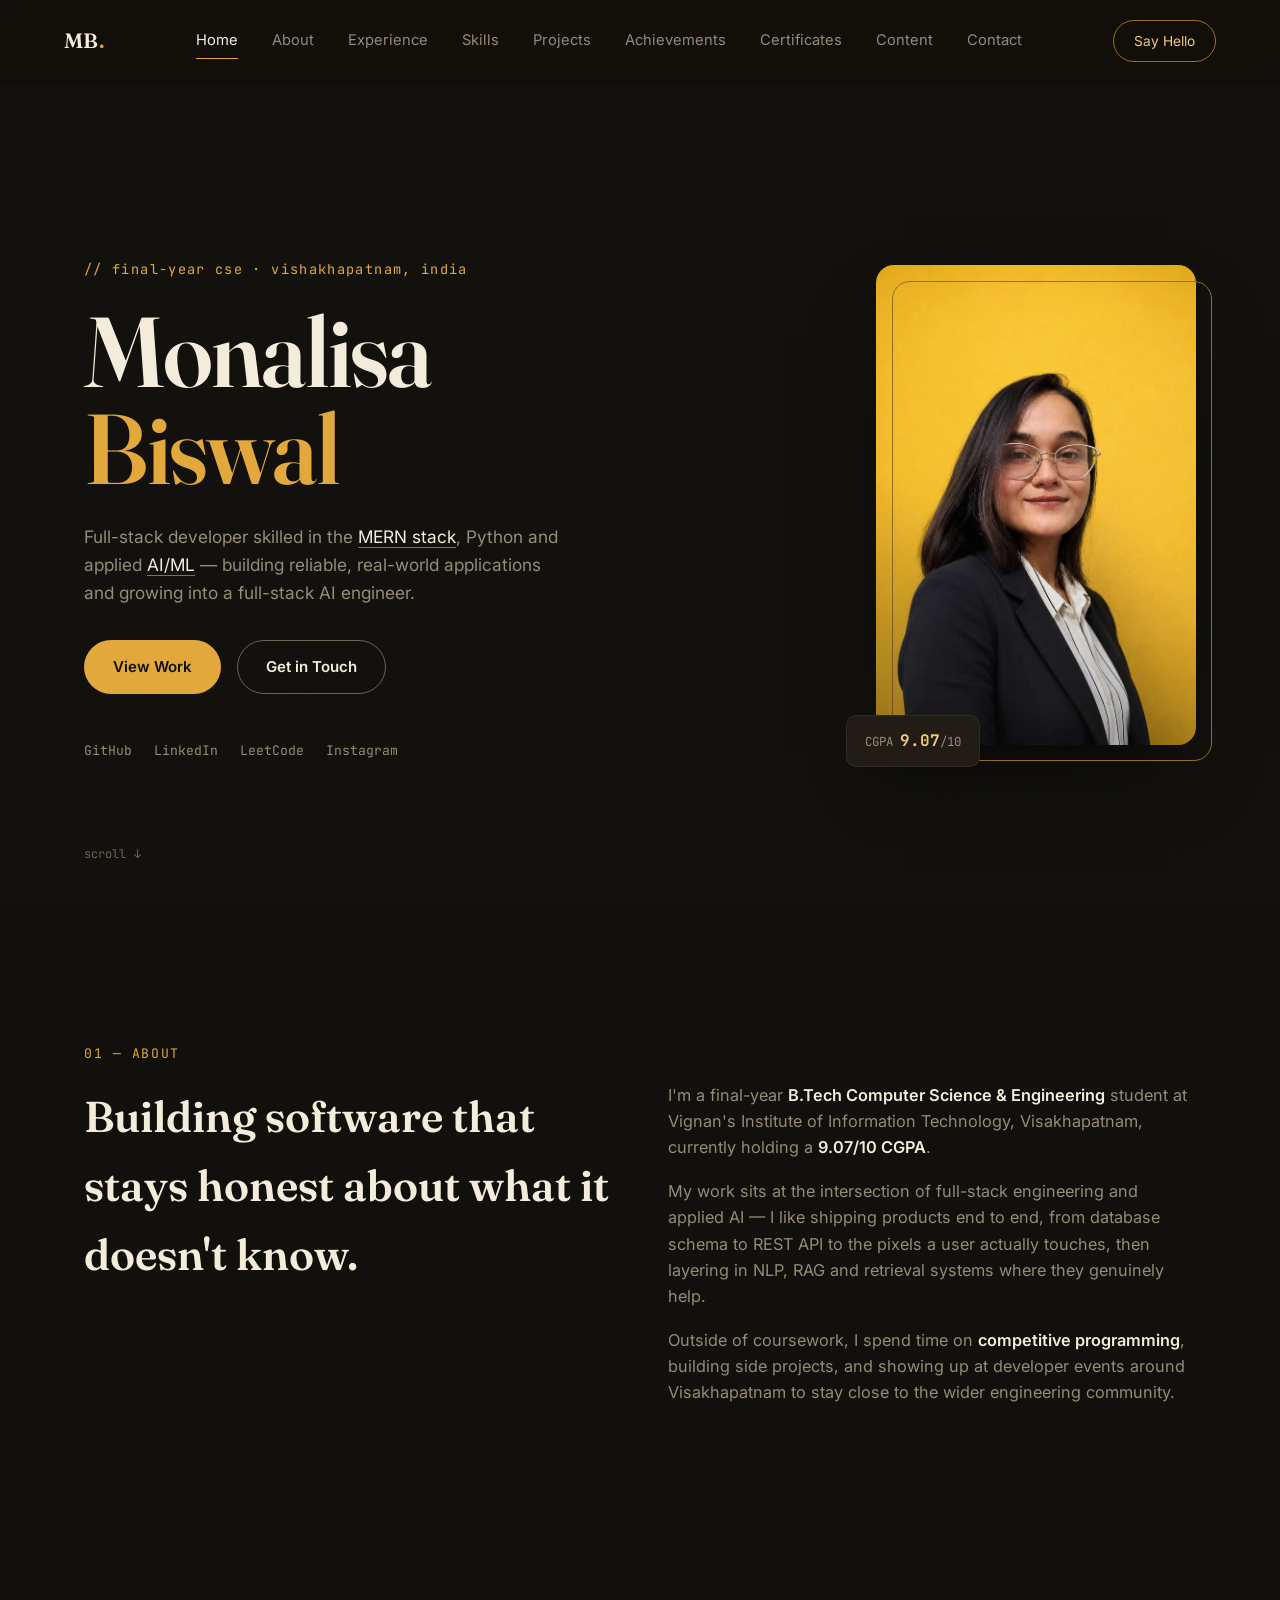
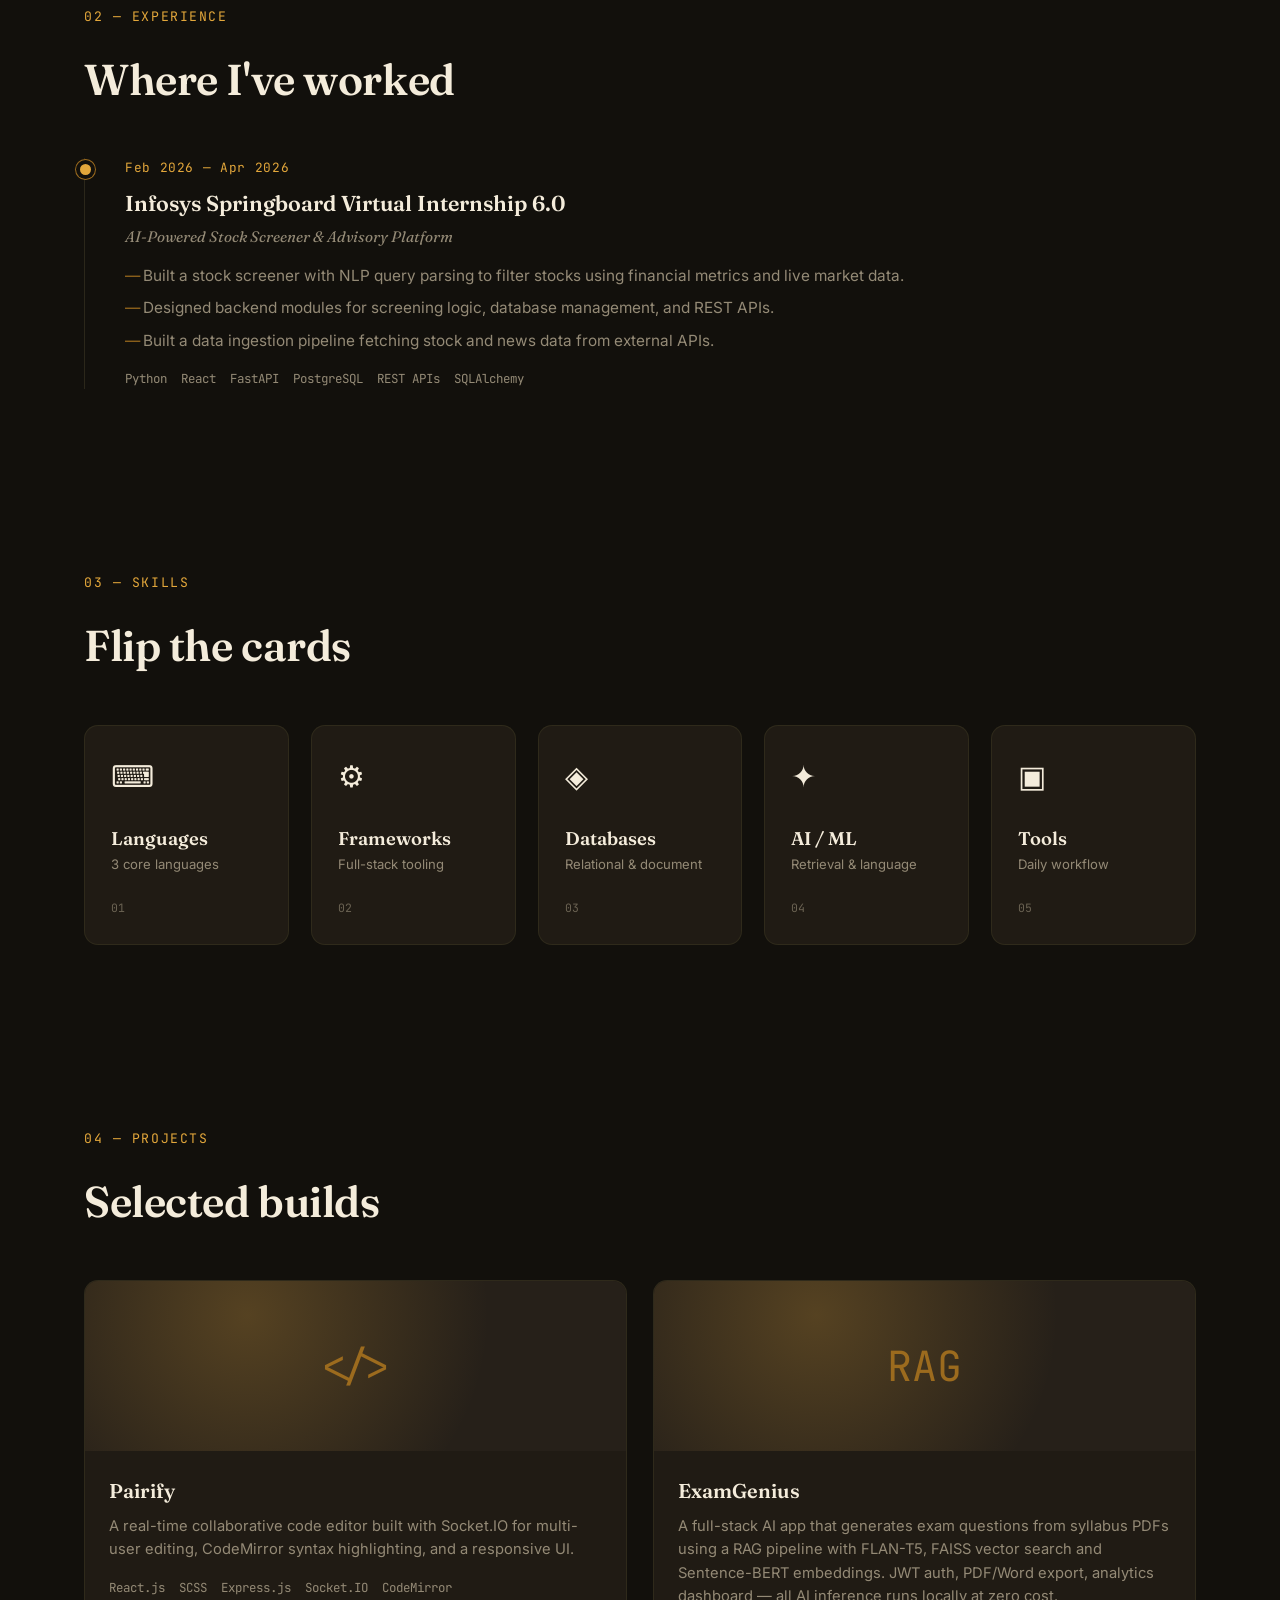
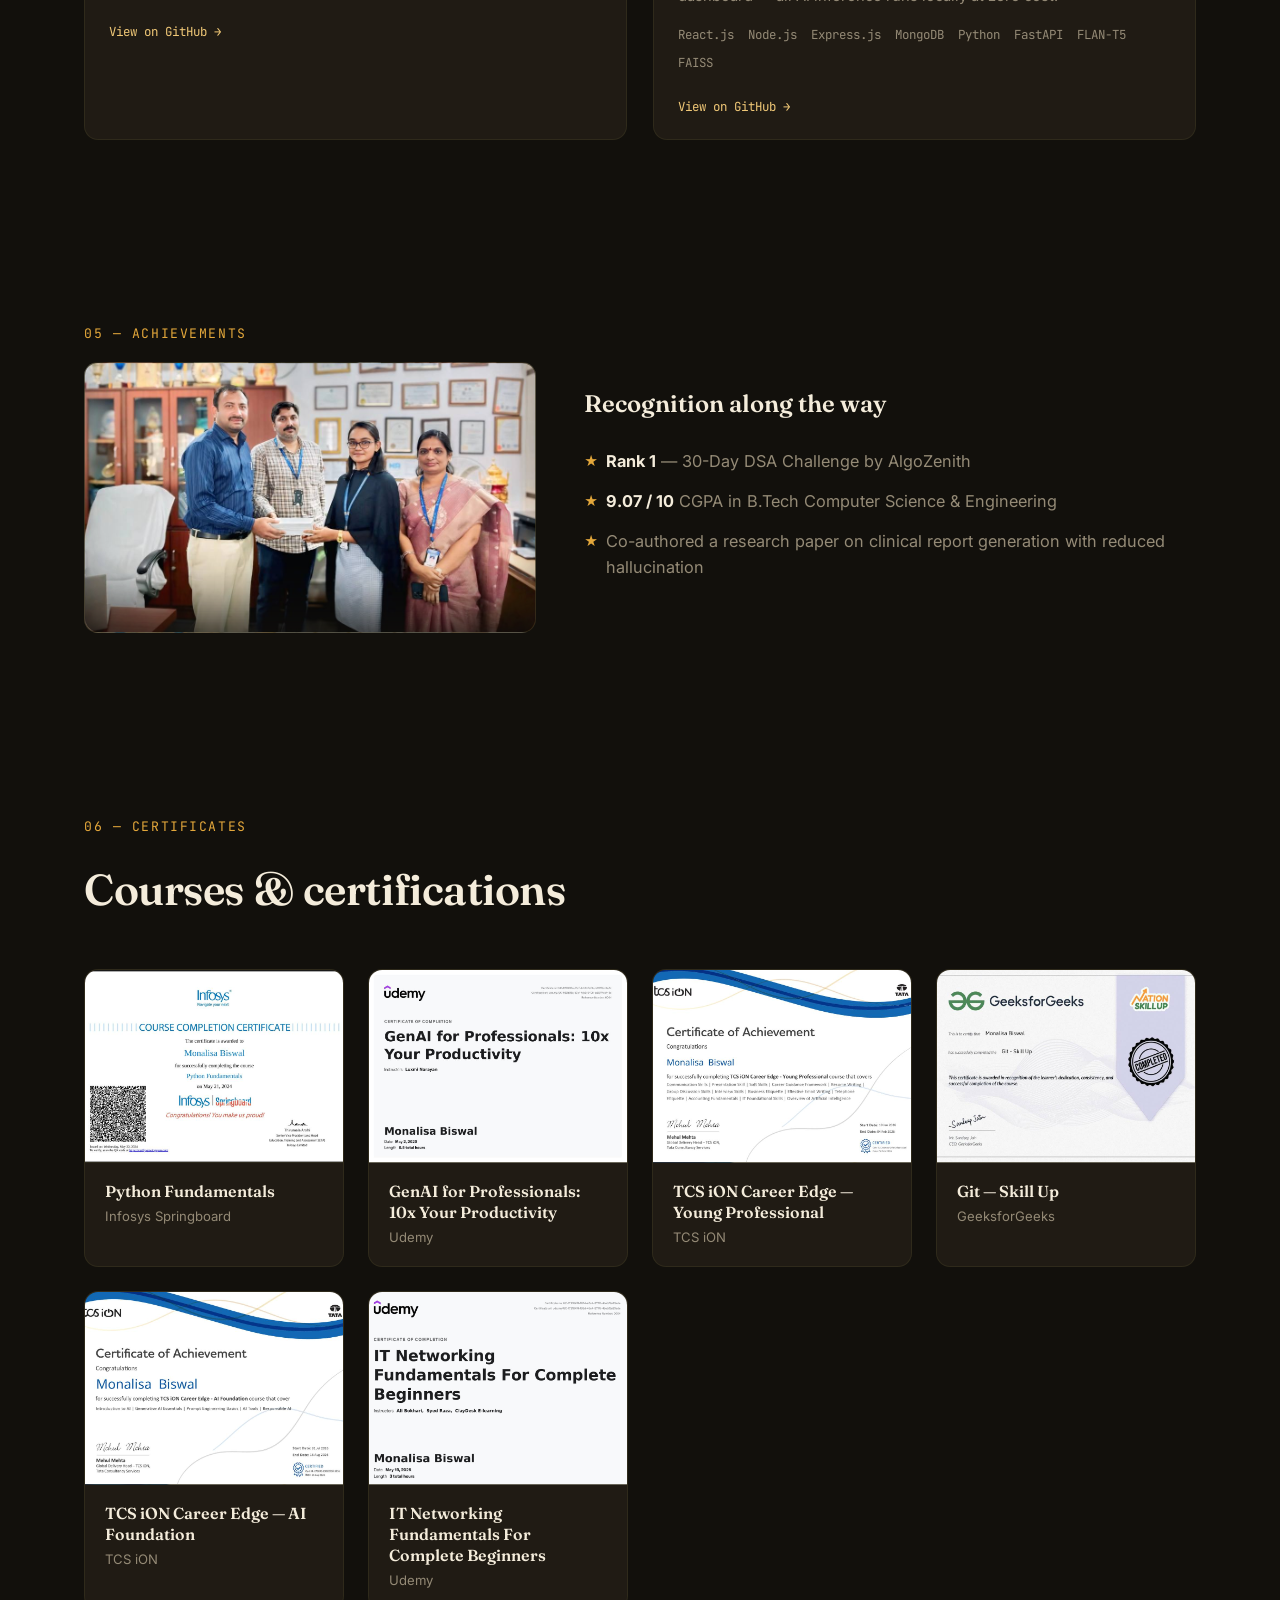
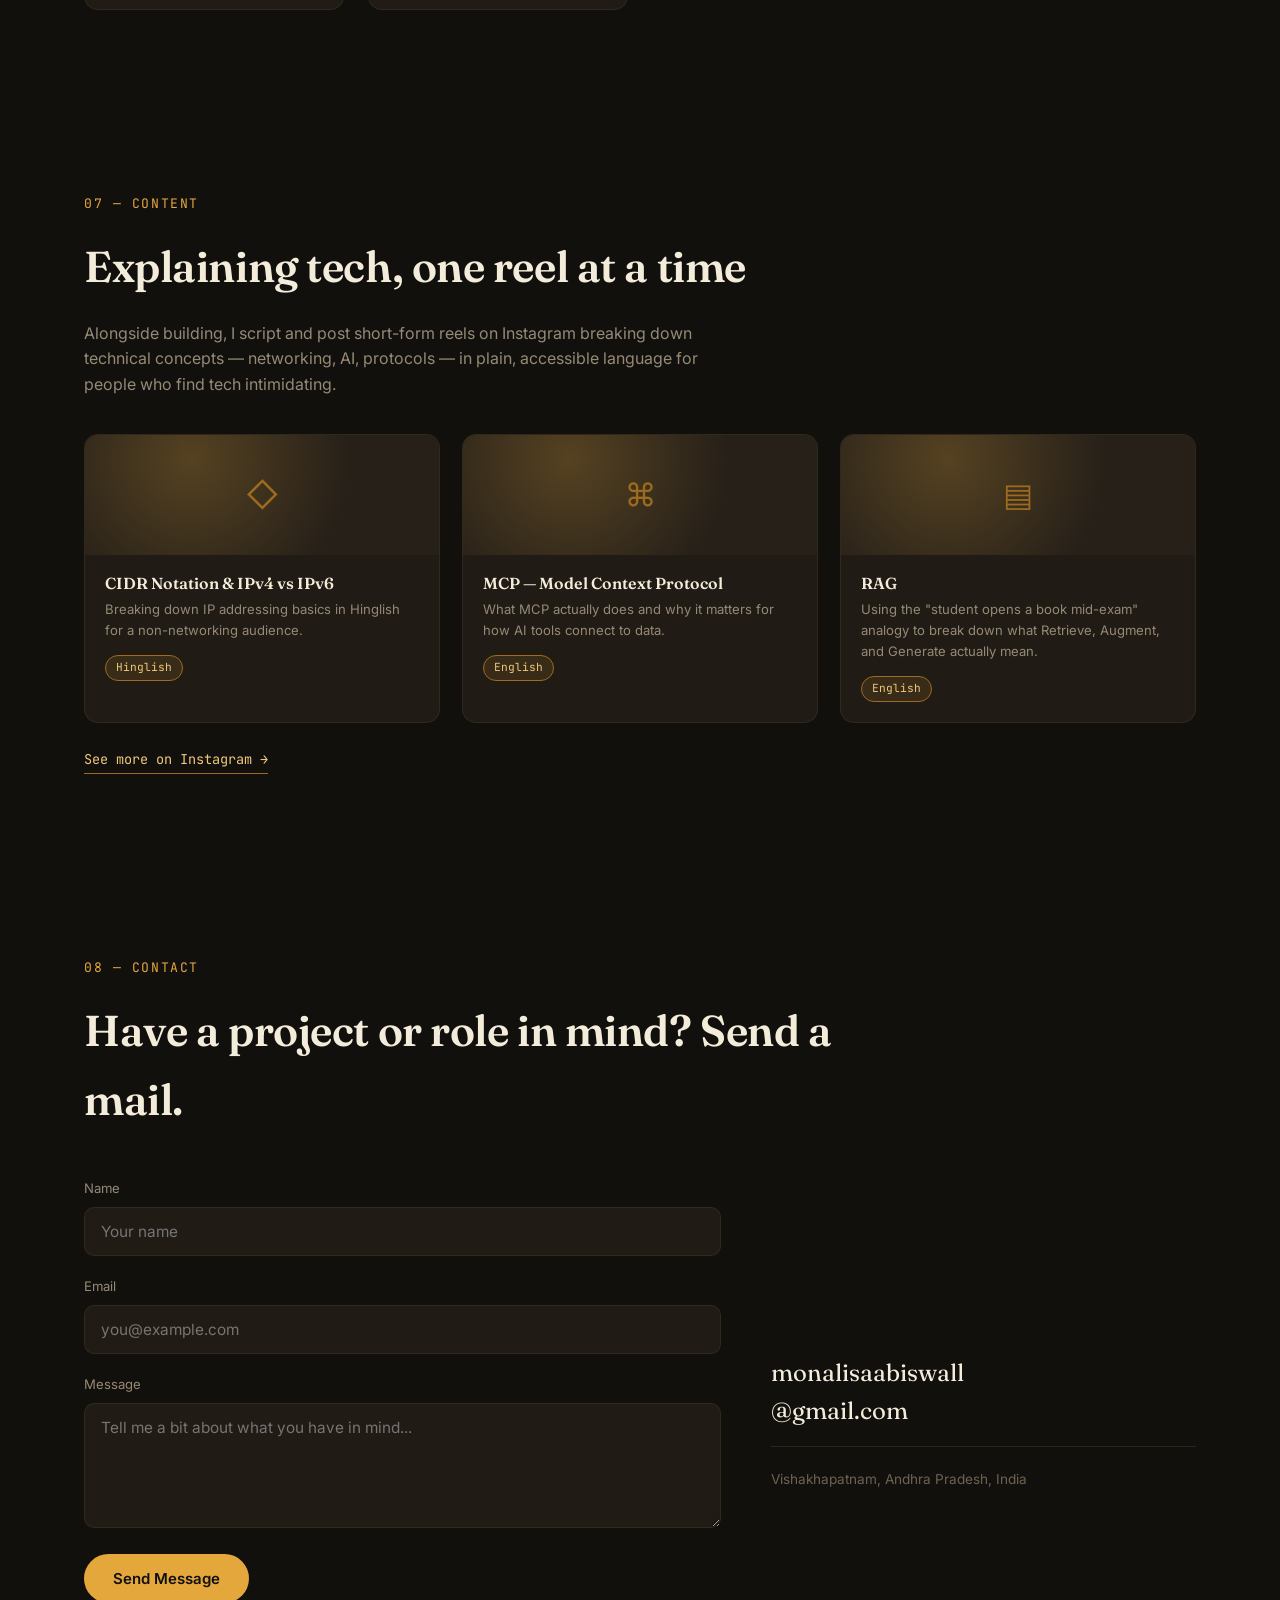
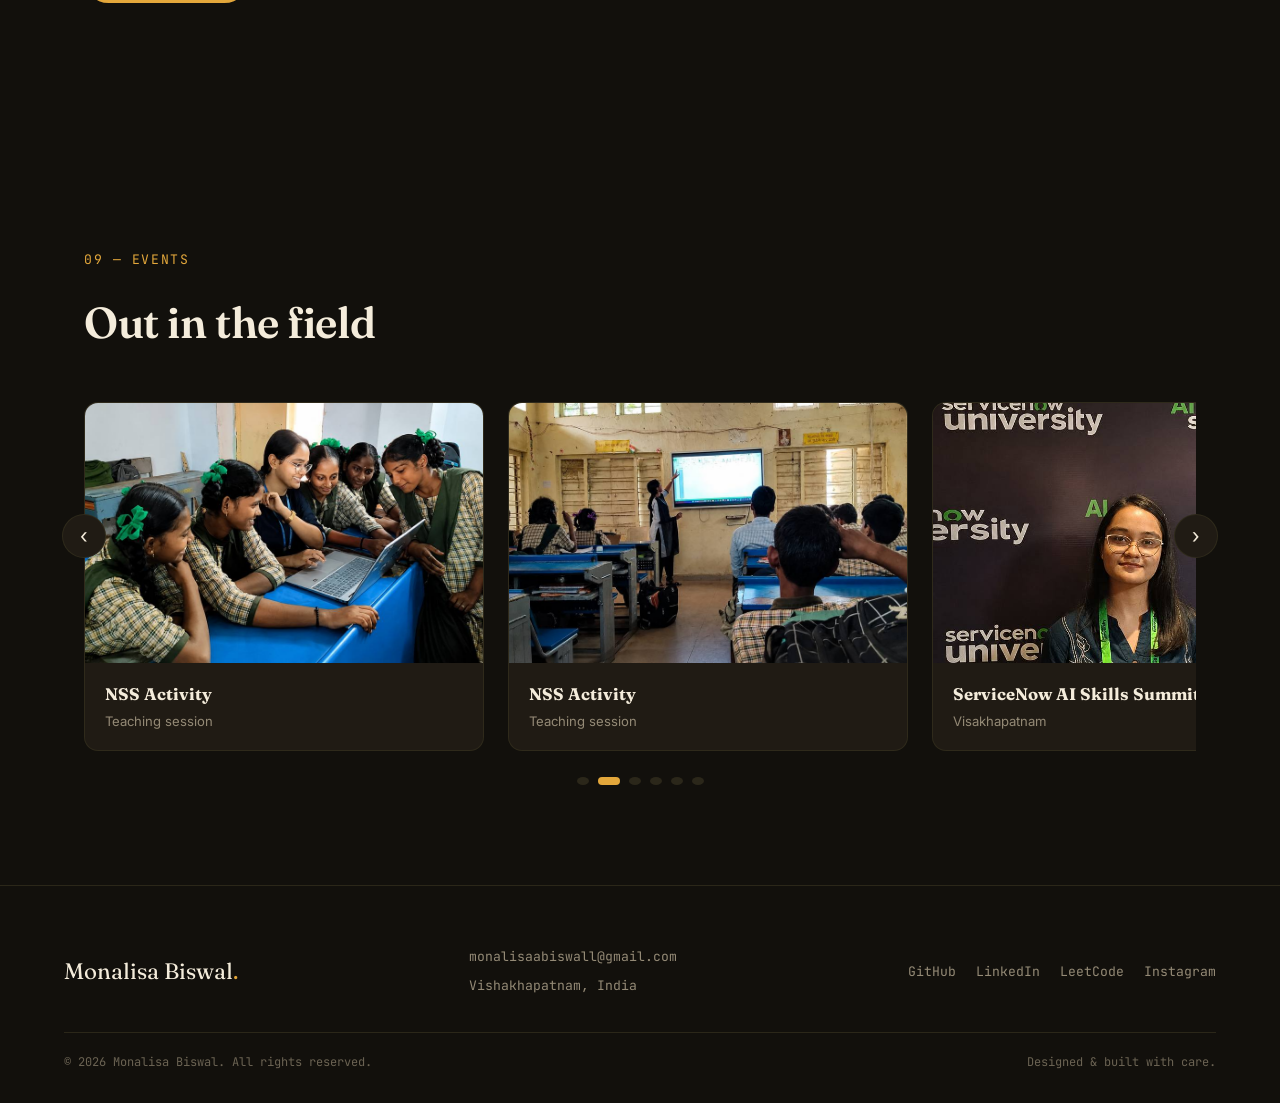
==== index.html @ 2659396b "portfolio ready" ====
<!DOCTYPE html>
<html lang="en">

<head>
  <meta charset="UTF-8">
  <meta name="viewport" content="width=device-width, initial-scale=1.0">
  <title>Monalisa Biswal — Full-Stack &amp; AI Engineer</title>
  <meta name="description"
    content="Portfolio of Monalisa Biswal, final-year Computer Engineering student and full-stack developer working across the MERN stack, Python and applied AI.">

  <!-- Favicon — inline "M" monogram, matches the site's mustard/ink theme -->
  <link rel="icon" type="image/svg+xml"
    href="data:image/svg+xml,%3Csvg xmlns='http://www.w3.org/2000/svg' viewBox='0 0 64 64'%3E%3Crect width='64' height='64' rx='16' fill='%2312100c'/%3E%3Crect x='2' y='2' width='60' height='60' rx='14' fill='none' stroke='%239c6b1e' stroke-width='1.5'/%3E%3Ctext x='32' y='44' font-family='Georgia, Cambria, serif' font-size='30' font-weight='700' fill='%23e3a73b' text-anchor='middle'%3EM%3C/text%3E%3C/svg%3E">

  <!-- Open Graph / social share card -->
  <meta property="og:type" content="website">
  <meta property="og:title" content="Monalisa Biswal — Full-Stack & AI Engineer">
  <meta property="og:description"
    content="Final-year Computer Engineering student and full-stack developer working across the MERN stack, Python and applied AI/ML.">
  <meta property="og:image" content="og-image.png">
  <meta property="og:image:width" content="1200">
  <meta property="og:image:height" content="630">

  <!-- Twitter Card -->
  <meta name="twitter:card" content="summary_large_image">
  <meta name="twitter:title" content="Monalisa Biswal — Full-Stack & AI Engineer">
  <meta name="twitter:description"
    content="Final-year Computer Engineering student and full-stack developer working across the MERN stack, Python and applied AI/ML.">
  <meta name="twitter:image" content="og-image.png">

  <link rel="preconnect" href="https://fonts.googleapis.com">
  <link rel="preconnect" href="https://fonts.gstatic.com" crossorigin>
  <link
    href="https://fonts.googleapis.com/css2?family=Fraunces:ital,opsz,wght@0,9..144,400;0,9..144,500;0,9..144,600;0,9..144,700;1,9..144,500&family=Inter:wght@400;500;600;700&family=JetBrains+Mono:wght@400;500&display=swap"
    rel="stylesheet">
  <link rel="stylesheet" href="style.css">
</head>

<body>

  <div class="noise"></div>
  <div class="progress-bar" id="progressBar"></div>

  <header class="site-nav" id="siteNav">
    <a class="logo" href="#hero">MB<span>.</span></a>
    <nav class="nav-links" id="navLinks">
      <a href="#hero" data-nav>Home</a>
      <a href="#about" data-nav>About</a>
      <a href="#experience" data-nav>Experience</a>
      <a href="#skills" data-nav>Skills</a>
      <a href="#projects" data-nav>Projects</a>
      <a href="#achievements" data-nav>Achievements</a>
      <a href="#certificates" data-nav>Certificates</a>
      <a href="#content" data-nav>Content</a>
      <a href="#contact" data-nav>Contact</a>
    </nav>
    <a class="nav-cta" href="#contact">Say Hello</a>
    <button class="nav-toggle" id="navToggle" aria-label="Toggle menu"><span></span><span></span><span></span></button>
  </header>

  <main>

    <!-- HERO -->
    <section id="hero" class="hero">
      <div class="hero-inner">
        <p class="eyebrow mono">// final-year cse · vishakhapatnam, india</p>
        <h1 class="hero-title">
          <span class="line">Monalisa</span>
          <span class="line accent">Biswal</span>
        </h1>
        <p class="hero-sub">Full-stack developer skilled in the <span class="accent-text">MERN stack</span>, Python and
          applied <span class="accent-text">AI/ML</span> — building reliable, real-world applications and growing into a
          full-stack AI engineer.</p>
        <div class="hero-actions">
          <a href="#projects" class="btn btn-primary">View Work</a>
          <a href="#contact" class="btn btn-ghost">Get in Touch</a>
        </div>
        <div class="hero-links mono">
          <a href="https://github.com/lisabiswal" target="_blank" rel="noopener">GitHub</a>
          <a href="https://www.linkedin.com/in/monalisa-biswall/" target="_blank" rel="noopener">LinkedIn</a>
          <a href="https://leetcode.com/u/lilisas/" target="_blank" rel="noopener">LeetCode</a>
          <a href="https://www.instagram.com/lilisa.is/" target="_blank" rel="noopener">Instagram</a>
        </div>
      </div>
      <div class="hero-portrait">
        <div class="portrait-slab" data-img-bg="hero"></div>
        <div class="cgpa-tag mono">CGPA <strong>9.07</strong>/10</div>
      </div>
      <div class="scroll-cue mono">scroll<span class="arrow">↓</span></div>
    </section>

    <!-- ABOUT -->
    <section id="about" class="about reveal">
      <p class="section-index mono">01 — About</p>
      <div class="about-grid">
        <h2>Building software that stays honest about what it doesn't know.</h2>
        <div class="about-copy">
          <p>I'm a final-year <strong>B.Tech Computer Science &amp; Engineering</strong> student at Vignan's Institute
            of Information Technology, Visakhapatnam, currently holding a <strong>9.07/10 CGPA</strong>.</p>
          <p>My work sits at the intersection of full-stack engineering and applied AI — I like shipping products end to
            end, from database schema to REST API to the pixels a user actually touches, then layering in NLP, RAG and
            retrieval systems where they genuinely help.</p>
          <p>Outside of coursework, I spend time on <strong>competitive programming</strong>, building side projects,
            and showing up at developer events around Visakhapatnam to stay close to the wider engineering community.
          </p>
        </div>
      </div>
    </section>

    <!-- EXPERIENCE -->
    <section id="experience" class="experience reveal">
      <p class="section-index mono">02 — Experience</p>
      <h2>Where I've worked</h2>
      <div class="timeline">
        <article class="timeline-item">
          <div class="timeline-date mono">Feb 2026 — Apr 2026</div>
          <div class="timeline-body">
            <h3>Infosys Springboard Virtual Internship 6.0</h3>
            <p class="role">AI-Powered Stock Screener &amp; Advisory Platform</p>
            <ul>
              <li>Built a stock screener with NLP query parsing to filter stocks using financial metrics and live market
                data.</li>
              <li>Designed backend modules for screening logic, database management, and REST APIs.</li>
              <li>Built a data ingestion pipeline fetching stock and news data from external APIs.</li>
            </ul>
            <div class="tag-row">
              <span>Python</span><span>React</span><span>FastAPI</span><span>PostgreSQL</span><span>REST
                APIs</span><span>SQLAlchemy</span></div>
          </div>
        </article>
      </div>
    </section>

    <!-- SKILLS -->
    <section id="skills" class="skills reveal">
      <p class="section-index mono">03 — Skills</p>
      <h2>Flip the cards</h2>
      <div class="card-grid" id="skillCards">

        <div class="flip-card" tabindex="0" role="button" aria-label="Languages skill card, flip for details">
          <div class="flip-card-inner">
            <div class="flip-front">
              <span class="card-icon">⌨</span>
              <div>
                <h3>Languages</h3>
                <p>3 core languages</p>
              </div>
              <span class="card-index mono">01</span>
            </div>
            <div class="flip-back">
              <h4>Languages</h4>
              <div class="chip-list">
                <span class="chip">Python</span><span class="chip">C++</span><span class="chip">JavaScript</span>
              </div>
            </div>
          </div>
        </div>

        <div class="flip-card" tabindex="0" role="button" aria-label="Frameworks skill card, flip for details">
          <div class="flip-card-inner">
            <div class="flip-front">
              <span class="card-icon">⚙</span>
              <div>
                <h3>Frameworks</h3>
                <p>Full-stack tooling</p>
              </div>
              <span class="card-index mono">02</span>
            </div>
            <div class="flip-back">
              <h4>Frameworks</h4>
              <div class="chip-list">
                <span class="chip">React.js</span><span class="chip">Express.js</span><span
                  class="chip">Node.js</span><span class="chip">FastAPI</span><span class="chip">REST API</span>
              </div>
            </div>
          </div>
        </div>

        <div class="flip-card" tabindex="0" role="button" aria-label="Databases skill card, flip for details">
          <div class="flip-card-inner">
            <div class="flip-front">
              <span class="card-icon">◈</span>
              <div>
                <h3>Databases</h3>
                <p>Relational &amp; document</p>
              </div>
              <span class="card-index mono">03</span>
            </div>
            <div class="flip-back">
              <h4>Databases</h4>
              <div class="chip-list">
                <span class="chip">MongoDB</span><span class="chip">MySQL</span>
              </div>
            </div>
          </div>
        </div>

        <div class="flip-card" tabindex="0" role="button"
          aria-label="AI and Machine Learning skill card, flip for details">
          <div class="flip-card-inner">
            <div class="flip-front">
              <span class="card-icon">✦</span>
              <div>
                <h3>AI / ML</h3>
                <p>Retrieval &amp; language</p>
              </div>
              <span class="card-index mono">04</span>
            </div>
            <div class="flip-back">
              <h4>AI / ML</h4>
              <div class="chip-list">
                <span class="chip">NLP</span><span class="chip">RAG</span><span class="chip">FAISS</span>
              </div>
            </div>
          </div>
        </div>

        <div class="flip-card" tabindex="0" role="button" aria-label="Tools skill card, flip for details">
          <div class="flip-card-inner">
            <div class="flip-front">
              <span class="card-icon">▣</span>
              <div>
                <h3>Tools</h3>
                <p>Daily workflow</p>
              </div>
              <span class="card-index mono">05</span>
            </div>
            <div class="flip-back">
              <h4>Tools</h4>
              <div class="chip-list">
                <span class="chip">Git</span><span class="chip">GitHub</span><span class="chip">Vercel</span><span
                  class="chip">Socket.IO</span><span class="chip">JWT</span><span class="chip">Postman</span>
              </div>
            </div>
          </div>
        </div>

      </div>
    </section>

    <!-- PROJECTS -->
    <section id="projects" class="projects reveal">
      <p class="section-index mono">04 — Projects</p>
      <h2>Selected builds</h2>
      <div class="project-grid">

        <a class="project-card" href="https://github.com/lisabiswal" target="_blank" rel="noopener">
          <div class="project-media"><span class="project-glyph">&lt;/&gt;</span></div>
          <div class="project-body">
            <h3>Pairify</h3>
            <p>A real-time collaborative code editor built with Socket.IO for multi-user editing, CodeMirror syntax
              highlighting, and a responsive UI.</p>
            <div class="tag-row">
              <span>React.js</span><span>SCSS</span><span>Express.js</span><span>Socket.IO</span><span>CodeMirror</span>
            </div>
          </div>
          <span class="project-link mono">View on GitHub →</span>
        </a>

        <a class="project-card" href="https://github.com/lisabiswal" target="_blank" rel="noopener">
          <div class="project-media"><span class="project-glyph">RAG</span></div>
          <div class="project-body">
            <h3>ExamGenius</h3>
            <p>A full-stack AI app that generates exam questions from syllabus PDFs using a RAG pipeline with FLAN-T5,
              FAISS vector search and Sentence-BERT embeddings. JWT auth, PDF/Word export, analytics dashboard — all AI
              inference runs locally at zero cost.</p>
            <div class="tag-row">
              <span>React.js</span><span>Node.js</span><span>Express.js</span><span>MongoDB</span><span>Python</span><span>FastAPI</span><span>FLAN-T5</span><span>FAISS</span>
            </div>
          </div>
          <span class="project-link mono">View on GitHub →</span>
        </a>

      </div>
    </section>

    <!-- ACHIEVEMENTS -->
    <section id="achievements" class="achievements reveal">
      <p class="section-index mono">05 — Achievements</p>
      <div class="achieve-grid">
        <div class="achieve-photo" data-img-bg="award"></div>
        <div class="achieve-copy">
          <h2>Recognition along the way</h2>
          <ul class="achieve-list">
            <li><strong>Rank 1</strong> — 30-Day DSA Challenge by AlgoZenith</li>
            <li><strong>9.07 / 10</strong> CGPA in B.Tech Computer Science &amp; Engineering</li>
            <li>Co-authored a research paper on clinical report generation with reduced hallucination</li>
          </ul>
        </div>
      </div>
    </section>

    <!-- CERTIFICATES -->
    <section id="certificates" class="certificates reveal">
      <p class="section-index mono">06 — Certificates</p>
      <h2>Courses &amp; certifications</h2>
      <div class="cert-grid">

        <div class="cert-card">
          <div class="cert-media" data-img-bg="cert_python"></div>
          <div class="cert-body">
            <h3>Python Fundamentals</h3>
            <p>Infosys Springboard</p>
          </div>
        </div>

        <div class="cert-card">
          <div class="cert-media" data-img-bg="cert_genai"></div>
          <div class="cert-body">
            <h3>GenAI for Professionals: 10x Your Productivity</h3>
            <p>Udemy</p>
          </div>
        </div>

        <div class="cert-card">
          <div class="cert-media" data-img-bg="cert_tcs"></div>
          <div class="cert-body">
            <h3>TCS iON Career Edge — Young Professional</h3>
            <p>TCS iON</p>
          </div>
        </div>

        <div class="cert-card">
          <div class="cert-media" data-img-bg="cert_git"></div>
          <div class="cert-body">
            <h3>Git — Skill Up</h3>
            <p>GeeksforGeeks</p>
          </div>
        </div>

        <div class="cert-card">
          <div class="cert-media" data-img-bg="cert_tcs_ai"></div>
          <div class="cert-body">
            <h3>TCS iON Career Edge — AI Foundation</h3>
            <p>TCS iON</p>
          </div>
        </div>

        <div class="cert-card">
          <div class="cert-media" data-img-bg="cert_networking"></div>
          <div class="cert-body">
            <h3>IT Networking Fundamentals For Complete Beginners</h3>
            <p>Udemy</p>
          </div>
        </div>

      </div>
    </section>

    <!-- CONTENT CREATION -->
    <section id="content" class="content-reels reveal">
      <p class="section-index mono">07 — Content</p>
      <h2>Explaining tech, one reel at a time</h2>
      <p class="content-intro">Alongside building, I script and post short-form reels on Instagram breaking down
        technical concepts — networking, AI, protocols — in plain, accessible language for people who find tech
        intimidating.</p>
      <div class="reel-grid">

        <a class="reel-card" href="https://www.instagram.com/reel/Da5QaKNNDH-/" target="_blank" rel="noopener">
          <div class="reel-media"><span class="reel-glyph">◇</span></div>
          <div class="reel-body">
            <h3>CIDR Notation &amp; IPv4 vs IPv6</h3>
            <p>Breaking down IP addressing basics in Hinglish for a non-networking audience.</p>
            <span class="reel-tag mono">Hinglish</span>
          </div>
        </a>

        <a class="reel-card" href="https://www.instagram.com/reel/DbQ54zjtyKv/" target="_blank" rel="noopener">
          <div class="reel-media"><span class="reel-glyph">⌘</span></div>
          <div class="reel-body">
            <h3>MCP — Model Context Protocol</h3>
            <p>What MCP actually does and why it matters for how AI tools connect to data.</p>
            <span class="reel-tag mono">English</span>
          </div>
        </a>

        <a class="reel-card" href="https://www.instagram.com/reel/DbinLHDtiHf/" target="_blank" rel="noopener">
          <div class="reel-media"><span class="reel-glyph">▤</span></div>
          <div class="reel-body">
            <h3>RAG</h3>
            <p>Using the "student opens a book mid-exam" analogy to break down what Retrieve, Augment, and Generate
              actually mean.</p>
            <span class="reel-tag mono">English</span>
          </div>
        </a>

      </div>
      <a href="https://www.instagram.com/lilisa.is/" target="_blank" rel="noopener" class="reel-more mono">See more on
        Instagram →</a>
    </section>

    <!-- CONTACT -->
    <section id="contact" class="contact reveal">
      <p class="section-index mono">08 — Contact</p>
      <h2>Have a project or role in mind? Send a mail.</h2>
      <div class="contact-grid">
        <form class="contact-form" id="contactForm">
          <label>Name
            <input type="text" name="name" required placeholder="Your name">
          </label>
          <label>Email
            <input type="email" name="email" required placeholder="you@example.com">
          </label>
          <label>Message
            <textarea name="message" rows="5" required
              placeholder="Tell me a bit about what you have in mind..."></textarea>
          </label>
          <button type="submit" class="btn btn-primary">Send Message</button>
          <p class="form-note mono" id="formNote"></p>
        </form>
        <div class="contact-side">
          <a href="mailto:monalisaabiswall@gmail.com">monalisaabiswall<br>@gmail.com</a>
          <p>Vishakhapatnam, Andhra Pradesh, India</p>
        </div>
      </div>
    </section>

    <!-- EVENTS CAROUSEL — last section -->
    <section id="events" class="events reveal">
      <p class="section-index mono">09 — Events</p>
      <h2>Out in the field</h2>
      <div class="carousel">
        <div class="carousel-track" id="carouselTrack">
          <div class="carousel-slide">
            <div class="slide-img" data-img-bg="nss1"></div>
            <div class="slide-caption">
              <h4>NSS Activity</h4>
              <p>Teaching session</p>
            </div>
          </div>
          <div class="carousel-slide">
            <div class="slide-img" data-img-bg="nss2"></div>
            <div class="slide-caption">
              <h4>NSS Activity</h4>
              <p>Teaching session</p>
            </div>
          </div>
          <div class="carousel-slide">
            <div class="slide-img" data-img-bg="event1"></div>
            <div class="slide-caption">
              <h4>ServiceNow AI Skills Summit</h4>
              <p>Visakhapatnam</p>
            </div>
          </div>
          <div class="carousel-slide">
            <div class="slide-img" data-img-bg="event4"></div>
            <div class="slide-caption">
              <h4>ServiceNow University Session</h4>
              <p>Visakhapatnam</p>
            </div>
          </div>
          <div class="carousel-slide">
            <div class="slide-img" data-img-bg="event2"></div>
            <div class="slide-caption">
              <h4>Google Developer Groups — DevFest</h4>
              <p>Vizag, 2025</p>
            </div>
          </div>
          <div class="carousel-slide">
            <div class="slide-img" data-img-bg="event3"></div>
            <div class="slide-caption">
              <h4>DevFest Vizag — Main Stage</h4>
              <p>GITAM, Visakhapatnam</p>
            </div>
          </div>
        </div>
        <button class="carousel-btn prev" id="carouselPrev" aria-label="Previous slide">‹</button>
        <button class="carousel-btn next" id="carouselNext" aria-label="Next slide">›</button>
        <div class="carousel-dots" id="carouselDots"></div>
      </div>
    </section>

  </main>

  <footer class="site-footer">
    <div class="footer-top">
      <div class="footer-brand">Monalisa Biswal<span class="accent">.</span></div>
      <div class="footer-contact mono">
        <a href="mailto:monalisaabiswall@gmail.com">monalisaabiswall@gmail.com</a>
        <span>Vishakhapatnam, India</span>
      </div>
      <div class="footer-social mono">
        <a href="https://github.com/lisabiswal" target="_blank" rel="noopener">GitHub</a>
        <a href="https://www.linkedin.com/in/monalisa-biswall/" target="_blank" rel="noopener">LinkedIn</a>
        <a href="https://leetcode.com/u/lilisas/" target="_blank" rel="noopener">LeetCode</a>
        <a href="https://www.instagram.com/lilisa.is/" target="_blank" rel="noopener">Instagram</a>
      </div>
    </div>
    <div class="footer-bottom mono">
      <span>© 2026 Monalisa Biswal. All rights reserved.</span>
      <span>Designed &amp; built with care.</span>
    </div>
  </footer>

  <script src="script.js"></script>
</body>

</html>
---- style.css ----
/* ===========================================================
   Monalisa Biswal — Portfolio
   Design tokens
=========================================================== */
:root{
  --ink:        #12100c;
  --ink-soft:   #1b1712;
  --surface:    #201b14;
  --surface-2:  #262019;
  --line:       #35301fbb;
  --gold:       #e3a73b;
  --gold-deep:  #9c6b1e;
  --gold-soft:  #f0c877;
  --paper:      #f4ecdb;
  --stone:      #948a76;
  --stone-dim:  #6b6353;

  --display: 'Fraunces', 'Georgia', serif;
  --body:    'Inter', 'Segoe UI', sans-serif;
  --mono:    'JetBrains Mono', 'Courier New', monospace;

  --maxw: 1240px;
  --pad: clamp(20px, 5vw, 72px);
  --radius: 14px;
  --ease: cubic-bezier(.22,1,.36,1);
}

*,*::before,*::after{ box-sizing:border-box; }
html{ scroll-behavior:smooth; }
@media (prefers-reduced-motion: reduce){
  html{ scroll-behavior:auto; }
  *,*::before,*::after{ animation-duration:.001ms !important; animation-iteration-count:1 !important; transition-duration:.001ms !important; scroll-behavior:auto !important; }
}

body{
  margin:0;
  background:var(--ink);
  color:var(--paper);
  font-family:var(--body);
  font-size:16px;
  line-height:1.6;
  -webkit-font-smoothing:antialiased;
  overflow-x:hidden;
}

img{ max-width:100%; display:block; }
a{ color:inherit; text-decoration:none; }
ul{ margin:0; padding:0; list-style:none; }
button{ font-family:inherit; cursor:pointer; }
h1,h2,h3{ font-family:var(--display); margin:0; font-weight:600; color:var(--paper); }

.mono{ font-family:var(--mono); }

/* grain overlay for texture, not pure flat color */
.noise{
  position:fixed; inset:0; z-index:2; pointer-events:none;
  opacity:.05; mix-blend-mode:overlay;
  background-image:url("data:image/svg+xml,%3Csvg xmlns='http://www.w3.org/2000/svg' width='120' height='120'%3E%3Cfilter id='n'%3E%3CfeTurbulence type='fractalNoise' baseFrequency='0.9' numOctaves='2' stitchTiles='stitch'/%3E%3C/filter%3E%3Crect width='100%25' height='100%25' filter='url(%23n)'/%3E%3C/svg%3E");
}

.progress-bar{
  position:fixed; top:0; left:0; height:3px; width:0%;
  background:linear-gradient(90deg,var(--gold-deep),var(--gold));
  z-index:999; transition:width .1s linear;
}

/* ===========================================================
   Nav
=========================================================== */
.site-nav{
  position:fixed; top:0; left:0; right:0; z-index:100;
  display:flex; align-items:center; justify-content:space-between;
  padding:20px var(--pad);
  background:rgba(18,16,12,.72);
  backdrop-filter:blur(10px);
  border-bottom:1px solid transparent;
  transition:border-color .3s var(--ease), background .3s var(--ease);
}
.site-nav.scrolled{ border-bottom-color:var(--line); background:rgba(18,16,12,.92); }

.logo{ font-family:var(--display); font-size:1.3rem; font-weight:600; letter-spacing:.02em; }
.logo span{ color:var(--gold); }

.nav-links{ display:flex; gap:34px; }
.nav-links a{
  position:relative; font-size:.92rem; color:var(--stone);
  transition:color .25s var(--ease);
}
.nav-links a::after{
  content:''; position:absolute; left:0; right:0; bottom:-6px; height:1px;
  background:var(--gold); transform:scaleX(0); transform-origin:left;
  transition:transform .3s var(--ease);
}
.nav-links a:hover, .nav-links a.active{ color:var(--paper); }
.nav-links a:hover::after, .nav-links a.active::after{ transform:scaleX(1); }

.nav-cta{
  border:1px solid var(--gold-deep); color:var(--gold-soft);
  padding:9px 20px; border-radius:100px; font-size:.86rem;
  transition:background .25s var(--ease), color .25s var(--ease), border-color .25s var(--ease);
  white-space:nowrap;
}
.nav-cta:hover{ background:var(--gold); color:var(--ink); border-color:var(--gold); }

.nav-toggle{ display:none; flex-direction:column; gap:5px; background:none; border:none; padding:6px; }
.nav-toggle span{ width:22px; height:2px; background:var(--paper); border-radius:2px; transition:transform .3s var(--ease), opacity .3s var(--ease); }
.nav-toggle.open span:nth-child(1){ transform:translateY(7px) rotate(45deg); }
.nav-toggle.open span:nth-child(2){ opacity:0; }
.nav-toggle.open span:nth-child(3){ transform:translateY(-7px) rotate(-45deg); }

/* ===========================================================
   Layout helpers
=========================================================== */
main{ position:relative; z-index:1; }
section{ padding:130px var(--pad) 40px; max-width:var(--maxw); margin:0 auto; position:relative; }
.section-index{
  color:var(--gold); font-size:.82rem; letter-spacing:.12em; text-transform:uppercase;
  margin-bottom:18px; display:inline-block;
}
section > h2{ font-size:clamp(1.9rem, 3.4vw, 2.7rem); max-width:820px; margin-bottom:44px; letter-spacing:-.01em; }

.reveal{ opacity:0; transform:translateY(28px); transition:opacity .8s var(--ease), transform .8s var(--ease); }
.reveal.in-view{ opacity:1; transform:translateY(0); }
.reveal-stagger > *{ opacity:0; transform:translateY(24px); transition:opacity .7s var(--ease), transform .7s var(--ease); }
.reveal-stagger.in-view > *{ opacity:1; transform:translateY(0); }
.reveal-stagger.in-view > *:nth-child(1){ transition-delay:.05s; }
.reveal-stagger.in-view > *:nth-child(2){ transition-delay:.13s; }
.reveal-stagger.in-view > *:nth-child(3){ transition-delay:.21s; }
.reveal-stagger.in-view > *:nth-child(4){ transition-delay:.29s; }
.reveal-stagger.in-view > *:nth-child(5){ transition-delay:.37s; }
.reveal-stagger.in-view > *:nth-child(6){ transition-delay:.45s; }

.btn{
  display:inline-flex; align-items:center; gap:8px; padding:14px 28px;
  border-radius:100px; font-size:.94rem; font-weight:600; border:1px solid transparent;
  transition:transform .3s var(--ease), background .3s var(--ease), color .3s var(--ease), border-color .3s var(--ease);
}
.btn:hover{ transform:translateY(-2px); }
.btn-primary{ background:var(--gold); color:var(--ink); }
.btn-primary:hover{ background:var(--gold-soft); }
.btn-ghost{ border-color:var(--stone-dim); color:var(--paper); }
.btn-ghost:hover{ border-color:var(--gold); color:var(--gold-soft); }

.tag-row{ display:flex; flex-wrap:wrap; gap:8px 14px; font-family:var(--mono); font-size:.78rem; color:var(--stone); margin-top:16px; }

/* ===========================================================
   Hero — signature mustard slab echoing the portrait backdrop
=========================================================== */
.hero{
  min-height:100vh; padding-top:150px;
  display:grid; grid-template-columns:1.1fr .8fr; gap:40px; align-items:center;
}
.eyebrow{ color:var(--gold); font-size:.85rem; letter-spacing:.1em; margin-bottom:22px; }
.hero-title{ font-size:clamp(3.2rem, 8vw, 6.2rem); line-height:.98; letter-spacing:-.02em; }
.hero-title .line{ display:block; opacity:0; transform:translateY(40px); animation:riseIn .9s var(--ease) forwards; }
.hero-title .line.accent{ color:var(--gold); animation-delay:.15s; }
@keyframes riseIn{ to{ opacity:1; transform:translateY(0); } }

.hero-sub{ max-width:480px; font-size:1.08rem; color:var(--stone); margin:26px 0 34px; opacity:0; animation:fadeUp .9s var(--ease) .4s forwards; }
.accent-text{ color:var(--paper); border-bottom:1px solid var(--gold-deep); }
.hero-actions{ display:flex; gap:16px; opacity:0; animation:fadeUp .9s var(--ease) .55s forwards; }
.hero-links{ display:flex; gap:22px; margin-top:46px; font-size:.82rem; opacity:0; animation:fadeUp .9s var(--ease) .7s forwards; }
.hero-links a{ color:var(--stone); border-bottom:1px solid transparent; padding-bottom:2px; transition:color .25s, border-color .25s; }
.hero-links a:hover{ color:var(--gold-soft); border-color:var(--gold-deep); }
@keyframes fadeUp{ from{ opacity:0; transform:translateY(18px);} to{ opacity:1; transform:translateY(0);} }

.hero-portrait{ position:relative; justify-self:end; opacity:0; animation:fadeUp 1s var(--ease) .3s forwards; }
.portrait-slab{
  width:min(320px, 78vw); aspect-ratio:2/3; border-radius:18px;
  background-color:var(--gold); background-size:cover; background-position:center top;
  position:relative; box-shadow:0 40px 80px -30px rgba(0,0,0,.7);
  filter:saturate(.92);
}
.portrait-slab::after{
  content:''; position:absolute; inset:0; border-radius:18px;
  background:linear-gradient(200deg, transparent 55%, var(--ink) 130%);
  mix-blend-mode:normal; opacity:.55;
}
.portrait-slab::before{
  content:''; position:absolute; top:16px; left:16px; right:-16px; bottom:-16px;
  border:1.5px solid var(--gold-deep); border-radius:18px; z-index:-1;
}
.cgpa-tag{
  position:absolute; bottom:-22px; left:-30px; background:var(--surface);
  border:1px solid var(--line); padding:12px 18px; border-radius:10px;
  font-size:.78rem; color:var(--stone); box-shadow:0 18px 40px -18px rgba(0,0,0,.6);
}
.cgpa-tag strong{ color:var(--gold-soft); font-size:1rem; }

.scroll-cue{
  position:absolute; bottom:36px; left:var(--pad); font-size:.75rem; color:var(--stone-dim);
  display:flex; align-items:center; gap:8px;
}
.scroll-cue .arrow{ display:inline-block; animation:bob 1.8s ease-in-out infinite; }
@keyframes bob{ 0%,100%{ transform:translateY(0);} 50%{ transform:translateY(6px);} }

/* ===========================================================
   About
=========================================================== */
.about-grid{ display:grid; grid-template-columns:1fr 1fr; gap:56px; align-items:start; }
.about-grid h2{ font-size:clamp(1.9rem,3.6vw,2.7rem); }
.about-copy p{ color:var(--stone); margin:0 0 18px; font-size:1.02rem; }
.about-copy strong{ color:var(--paper); font-weight:600; }

/* ===========================================================
   Experience timeline
=========================================================== */
.timeline{ border-left:1px solid var(--line); padding-left:40px; display:flex; flex-direction:column; gap:52px; }
.timeline-item{ position:relative; }
.timeline-item::before{
  content:''; position:absolute; left:-45px; top:6px; width:11px; height:11px;
  border-radius:50%; background:var(--gold); box-shadow:0 0 0 4px var(--ink), 0 0 0 5px var(--gold-deep);
}
.timeline-date{ color:var(--gold); font-size:.8rem; margin-bottom:8px; letter-spacing:.05em; }
.timeline-body h3{ font-size:1.35rem; margin-bottom:4px; }
.role{ color:var(--stone); font-size:.95rem; margin:0 0 14px; font-style:italic; font-family:var(--display); }
.timeline-body ul{ display:flex; flex-direction:column; gap:8px; }
.timeline-body li{ color:var(--stone); font-size:.96rem; padding-left:18px; position:relative; }
.timeline-body li::before{ content:'—'; position:absolute; left:0; color:var(--gold-deep); }

/* ===========================================================
   Skills — flip flashcards
=========================================================== */
.card-grid{ display:grid; grid-template-columns:repeat(auto-fit, minmax(190px,1fr)); gap:22px; perspective:1400px; }
.flip-card{ height:220px; }
.flip-card-inner{
  position:relative; width:100%; height:100%; transition:transform .7s var(--ease);
  transform-style:preserve-3d; cursor:pointer;
}
.flip-card.flipped .flip-card-inner, .flip-card:hover .flip-card-inner{ transform:rotateY(180deg); }
.flip-front, .flip-back{
  position:absolute; inset:0; backface-visibility:hidden; border-radius:var(--radius);
  padding:26px; display:flex; flex-direction:column; justify-content:space-between;
  border:1px solid var(--line);
}
.flip-front{ background:var(--surface); }
.flip-back{ background:var(--gold); color:var(--ink); transform:rotateY(180deg); justify-content:flex-start; }
.card-icon{ font-size:1.9rem; }
.card-index{ font-family:var(--mono); font-size:.72rem; color:var(--stone-dim); }
.flip-front h3{ font-size:1.15rem; }
.flip-front p{ color:var(--stone); font-size:.82rem; margin:0; }
.flip-back h4{ font-family:var(--mono); font-size:.72rem; text-transform:uppercase; letter-spacing:.08em; margin:0 0 12px; opacity:.7; }
.chip-list{ display:flex; flex-wrap:wrap; gap:7px; }
.chip{ background:rgba(18,16,12,.15); border:1px solid rgba(18,16,12,.3); padding:5px 11px; border-radius:100px; font-size:.76rem; font-weight:600; }

/* ===========================================================
   Projects
=========================================================== */
.project-grid{ display:grid; grid-template-columns:repeat(auto-fit, minmax(320px,1fr)); gap:26px; }
.project-card{
  display:block; background:var(--surface); border:1px solid var(--line); border-radius:var(--radius);
  overflow:hidden; transition:transform .4s var(--ease), border-color .4s var(--ease);
  position:relative;
}
.project-card:hover{ transform:translateY(-6px); border-color:var(--gold-deep); }
.project-media{
  height:170px; display:flex; align-items:center; justify-content:center;
  background:
    radial-gradient(circle at 30% 20%, rgba(227,167,59,.25), transparent 60%),
    var(--surface-2);
  position:relative; overflow:hidden;
}
.project-glyph{ font-family:var(--mono); font-size:2.6rem; color:var(--gold-deep); transition:transform .5s var(--ease), color .4s var(--ease); }
.project-card:hover .project-glyph{ transform:scale(1.15) rotate(-4deg); color:var(--gold); }
.project-media::after{
  content:''; position:absolute; inset:0; background:linear-gradient(120deg, transparent 40%, rgba(227,167,59,.12) 50%, transparent 60%);
  transform:translateX(-120%); transition:transform .7s var(--ease);
}
.project-card:hover .project-media::after{ transform:translateX(120%); }
.project-body{ padding:24px 24px 6px; }
.project-body h3{ font-size:1.25rem; margin-bottom:8px; }
.project-body p{ color:var(--stone); font-size:.92rem; margin:0; }
.project-link{
  display:flex; align-items:center; gap:6px; padding:18px 24px 22px; color:var(--gold-soft);
  font-size:.78rem; transition:gap .3s var(--ease);
}
.project-card:hover .project-link{ gap:11px; }

/* ===========================================================
   Achievements
=========================================================== */
.achieve-grid{ display:grid; grid-template-columns:.85fr 1.15fr; gap:48px; align-items:center; }
.achieve-photo{
  aspect-ratio:5/3; border-radius:var(--radius); background-size:cover; background-position:center;
  border:1px solid var(--line); position:relative;
}
.achieve-photo::after{ content:''; position:absolute; inset:0; border-radius:var(--radius); box-shadow:inset 0 -50px 60px -30px rgba(18,16,12,.9); }
.achieve-list{ display:flex; flex-direction:column; gap:14px; margin:24px 0 30px; }
.achieve-list li{ font-size:1.02rem; color:var(--stone); padding-left:22px; position:relative; }
.achieve-list li::before{ content:'★'; position:absolute; left:0; color:var(--gold); font-size:.85rem; top:3px; }
.achieve-list strong{ color:var(--paper); }
/* ===========================================================
   Certificates
=========================================================== */
.cert-grid{ display:grid; grid-template-columns:repeat(auto-fit, minmax(260px,1fr)); gap:24px; }
.cert-card{
  background:var(--surface); border:1px solid var(--line); border-radius:var(--radius);
  overflow:hidden; transition:transform .4s var(--ease), border-color .4s var(--ease);
}
.cert-card:hover{ transform:translateY(-6px); border-color:var(--gold-deep); }
.cert-media{ aspect-ratio:4/3; background-size:cover; background-position:center top; border-bottom:1px solid var(--line); }
.cert-body{ padding:18px 20px; }
.cert-body h3{ font-size:1rem; margin-bottom:4px; line-height:1.3; }
.cert-body p{ margin:0; color:var(--stone); font-size:.82rem; }

/* ===========================================================
   Content — Instagram reels
=========================================================== */
.content-intro{ max-width:640px; color:var(--stone); font-size:1rem; margin:-24px 0 36px; }
.reel-grid{ display:grid; grid-template-columns:repeat(auto-fit, minmax(240px,1fr)); gap:22px; }
.reel-card{
  display:block; background:var(--surface); border:1px solid var(--line); border-radius:var(--radius);
  overflow:hidden; transition:transform .4s var(--ease), border-color .4s var(--ease);
}
.reel-card:hover{ transform:translateY(-6px); border-color:var(--gold-deep); }
.reel-media{
  height:120px; display:flex; align-items:center; justify-content:center;
  background:
    radial-gradient(circle at 30% 20%, rgba(227,167,59,.25), transparent 60%),
    var(--surface-2);
}
.reel-glyph{ font-size:2rem; color:var(--gold-deep); transition:transform .5s var(--ease), color .4s var(--ease); }
.reel-card:hover .reel-glyph{ transform:scale(1.15) rotate(-4deg); color:var(--gold); }
.reel-body{ padding:18px 20px 20px; }
.reel-body h3{ font-size:1rem; margin-bottom:6px; line-height:1.3; }
.reel-body p{ margin:0 0 12px; color:var(--stone); font-size:.82rem; }
.reel-tag{ display:inline-block; background:rgba(227,167,59,.12); color:var(--gold-soft); border:1px solid var(--gold-deep); padding:3px 10px; border-radius:100px; font-size:.7rem; }
.reel-more{ display:inline-flex; margin-top:26px; color:var(--gold-soft); font-size:.85rem; border-bottom:1px solid var(--gold-deep); padding-bottom:2px; transition:color .25s; }
.reel-more:hover{ color:var(--gold); }

/* ===========================================================
   Contact
=========================================================== */
.contact-grid{ display:grid; grid-template-columns:1.2fr .8fr; gap:50px; }
.contact-form{ display:flex; flex-direction:column; gap:20px; }
.contact-form label{ display:flex; flex-direction:column; gap:8px; font-size:.82rem; color:var(--stone); }
.contact-form input, .contact-form textarea{
  background:var(--surface); border:1px solid var(--line); border-radius:10px;
  padding:14px 16px; color:var(--paper); font-family:var(--body); font-size:.96rem;
  transition:border-color .25s var(--ease), background .25s var(--ease); resize:vertical;
}
.contact-form input:focus, .contact-form textarea:focus{ outline:none; border-color:var(--gold-deep); background:var(--surface-2); }
.contact-form button{ align-self:flex-start; margin-top:6px; }
.form-note{ min-height:18px; color:var(--gold-soft); font-size:.78rem; }
.contact-side{ display:flex; flex-direction:column; gap:22px; justify-content:center; }
.contact-side a{
  display:block; font-family:var(--display); font-size:1.5rem; color:var(--paper);
  border-bottom:1px solid var(--line); padding-bottom:16px; transition:color .3s var(--ease);
}
.contact-side a:hover{ color:var(--gold-soft); }
.contact-side p{ color:var(--stone-dim); font-size:.85rem; margin:0; }

/* ===========================================================
   Events carousel (final section)
=========================================================== */
.carousel{ position:relative; }
.carousel-track{ display:flex; gap:24px; overflow-x:hidden; scroll-behavior:smooth; }
.carousel-slide{
  flex:0 0 min(400px, 78vw); border-radius:var(--radius); overflow:hidden; border:1px solid var(--line);
  background:var(--surface); position:relative;
}
.carousel-slide .slide-img{ height:260px; background-size:cover; background-position:center; }
.carousel-slide .slide-caption{ padding:18px 20px; }
.carousel-slide .slide-caption h4{ font-family:var(--display); font-size:1.05rem; margin:0 0 4px; }
.carousel-slide .slide-caption p{ margin:0; color:var(--stone); font-size:.82rem; }
.carousel-btn{
  position:absolute; top:112px; width:44px; height:44px; border-radius:50%;
  background:var(--surface); border:1px solid var(--line); color:var(--paper); font-size:1.3rem;
  display:flex; align-items:center; justify-content:center; transition:background .25s, border-color .25s;
  z-index:3;
}
.carousel-btn:hover{ background:var(--gold); color:var(--ink); border-color:var(--gold); }
.carousel-btn.prev{ left:-22px; }
.carousel-btn.next{ right:-22px; }
.carousel-dots{ display:flex; gap:9px; justify-content:center; margin-top:26px; }
.carousel-dots button{ width:8px; height:8px; border-radius:50%; background:var(--line); border:none; transition:background .25s, width .25s; }
.carousel-dots button.active{ background:var(--gold); width:22px; border-radius:5px; }

/* ===========================================================
   Footer
=========================================================== */
.site-footer{
  border-top:1px solid var(--line); padding:60px var(--pad) 30px; margin-top:60px;
}
.footer-top{
  max-width:var(--maxw); margin:0 auto; display:flex; flex-wrap:wrap; gap:30px;
  justify-content:space-between; align-items:center; padding-bottom:36px; border-bottom:1px solid var(--line);
}
.footer-brand{ font-family:var(--display); font-size:1.4rem; }
.footer-brand .accent{ color:var(--gold); }
.footer-contact{ display:flex; flex-direction:column; gap:8px; font-size:.82rem; color:var(--stone); }
.footer-contact a:hover{ color:var(--gold-soft); }
.footer-social{ display:flex; gap:20px; font-size:.82rem; }
.footer-social a{ color:var(--stone); transition:color .25s; }
.footer-social a:hover{ color:var(--gold-soft); }
.footer-bottom{
  max-width:var(--maxw); margin:20px auto 0; display:flex; justify-content:space-between;
  font-size:.75rem; color:var(--stone-dim); flex-wrap:wrap; gap:10px;
}

/* ===========================================================
   Responsive
=========================================================== */
@media (max-width:960px){
  .nav-links, .nav-cta{ display:none; }
  .nav-toggle{ display:flex; }
  .site-nav.mobile-open .nav-links{
    display:flex; position:fixed; inset:64px 0 0 0; flex-direction:column; padding:40px var(--pad);
    background:var(--ink); gap:24px; font-size:1.2rem;
  }
  .site-nav.mobile-open .nav-cta{ display:none; }
  .hero{ grid-template-columns:1fr; padding-top:130px; text-align:left; }
  .hero-portrait{ justify-self:start; margin-top:50px; }
  .about-grid, .achieve-grid, .contact-grid{ grid-template-columns:1fr; }
  .carousel-btn{ display:none; }
}
@media (max-width:600px){
  section{ padding:100px var(--pad) 20px; }
  .hero-title{ font-size:3rem; }
  .cgpa-tag{ left:0; }
}
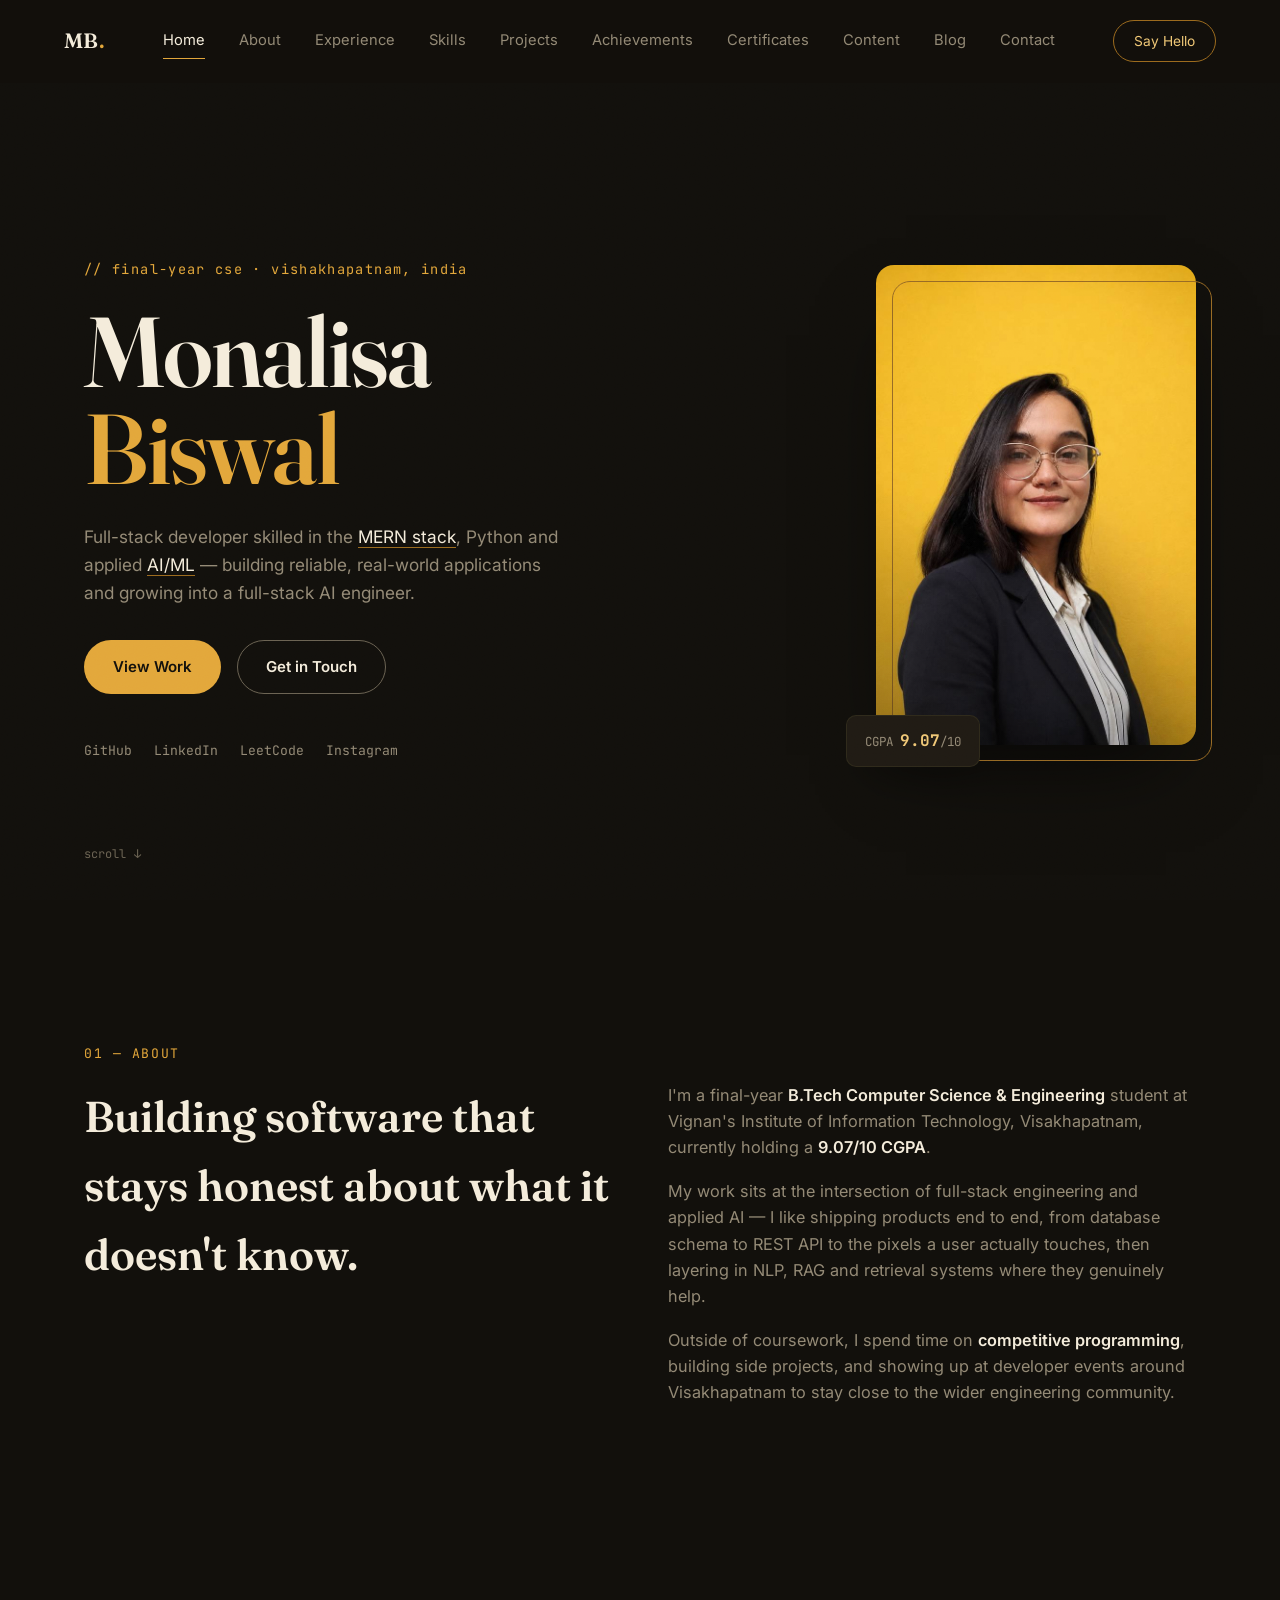
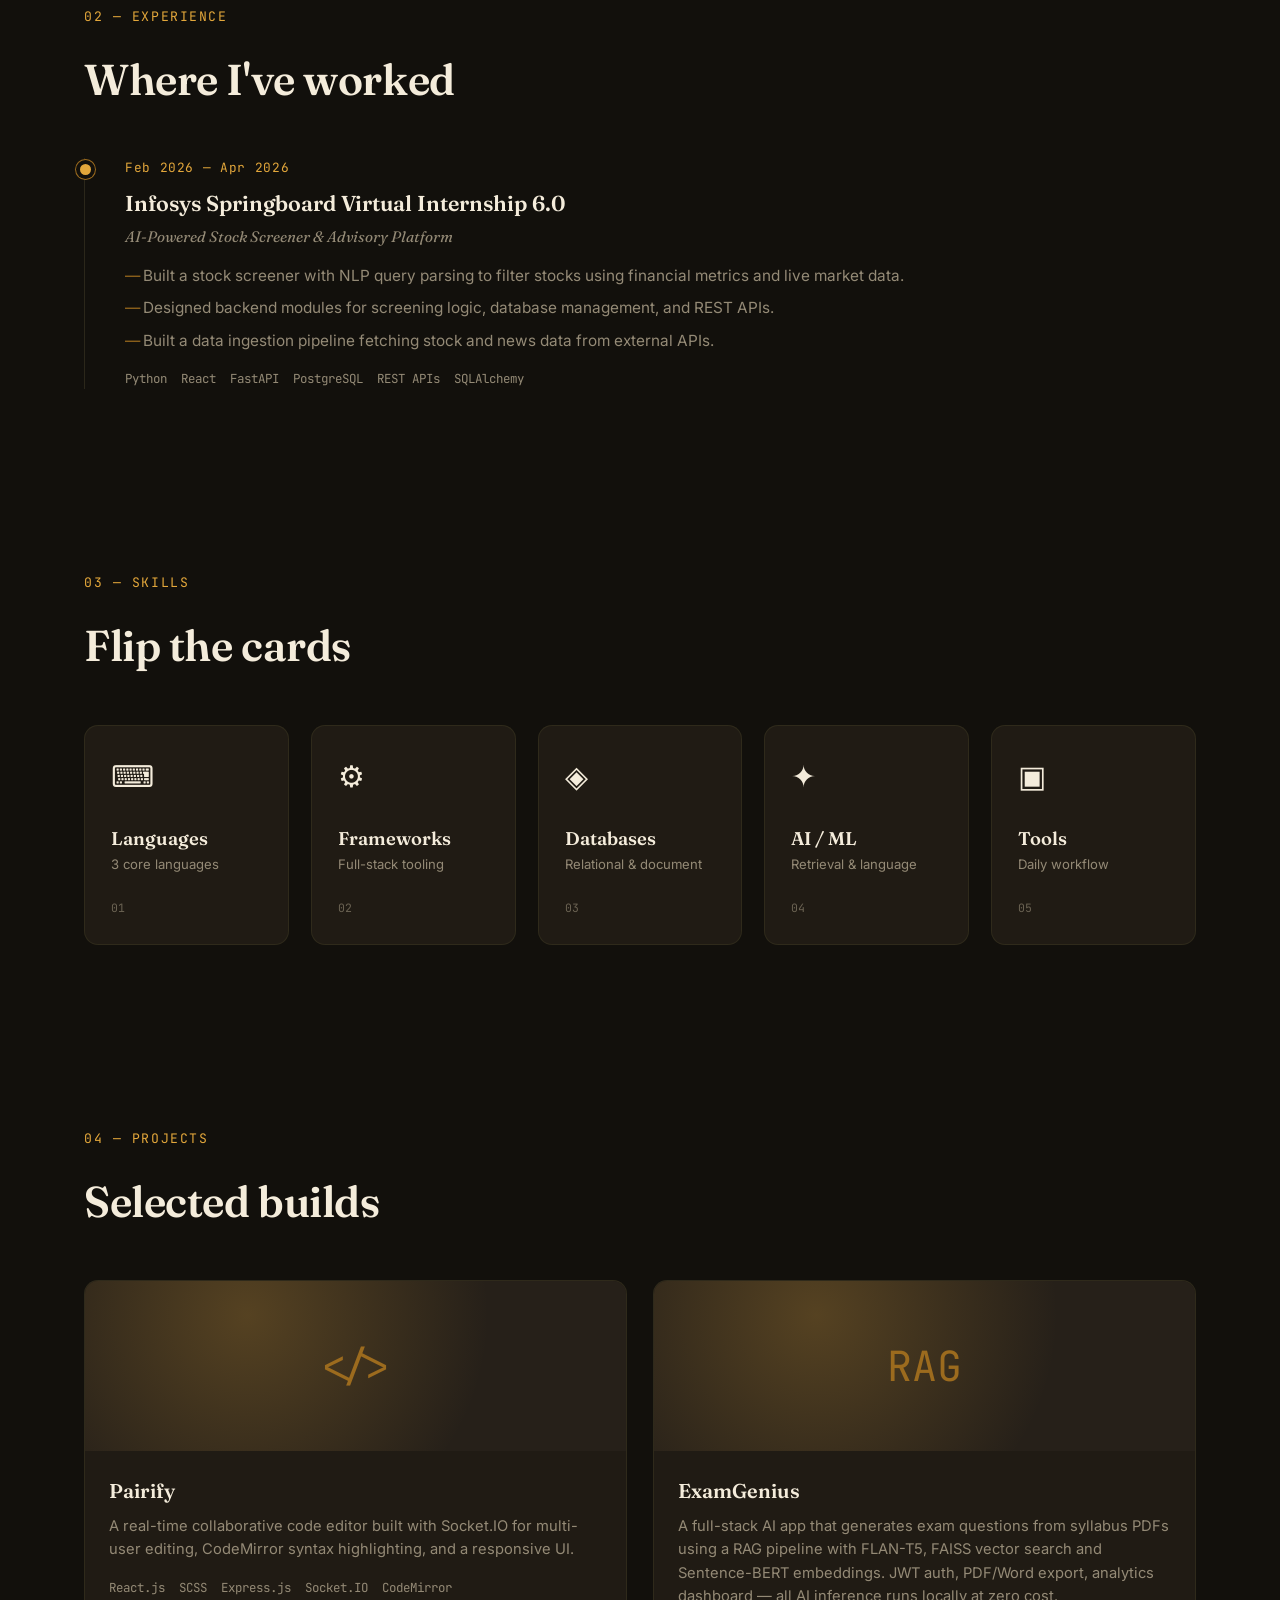
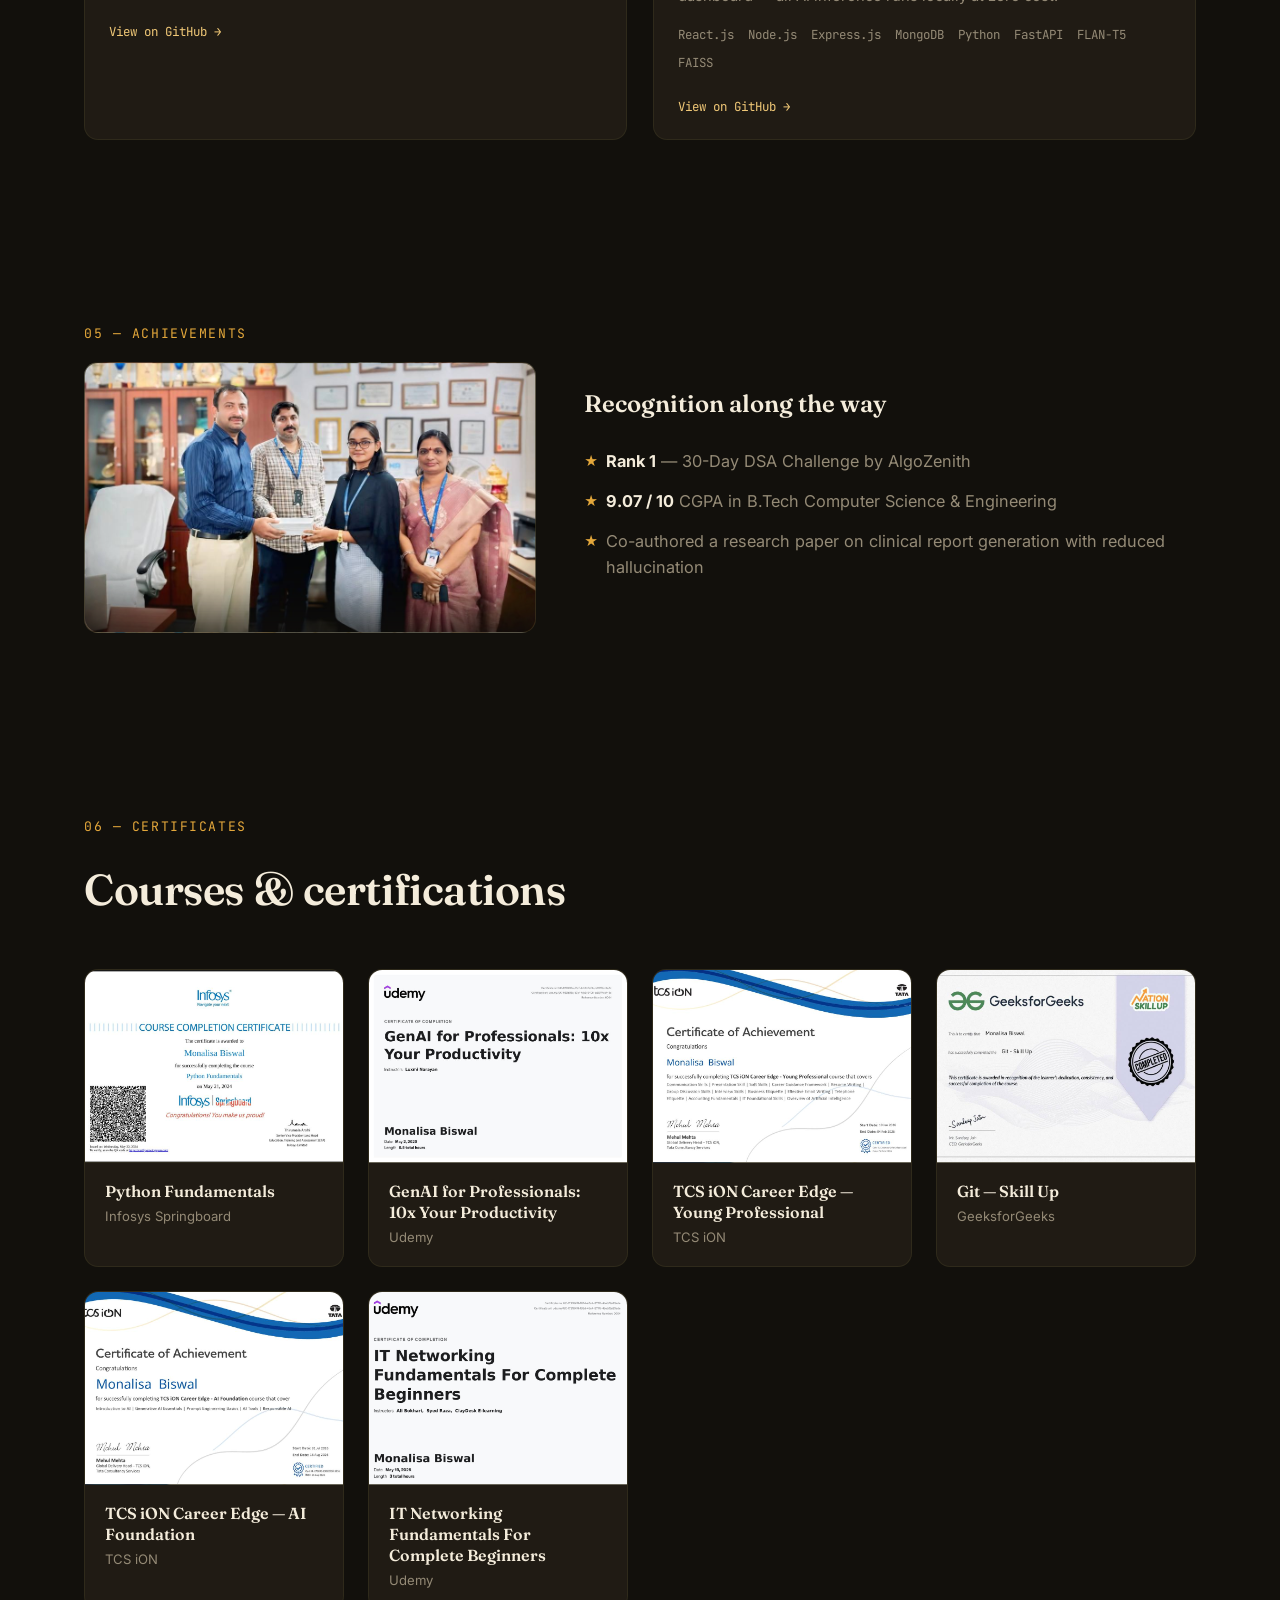
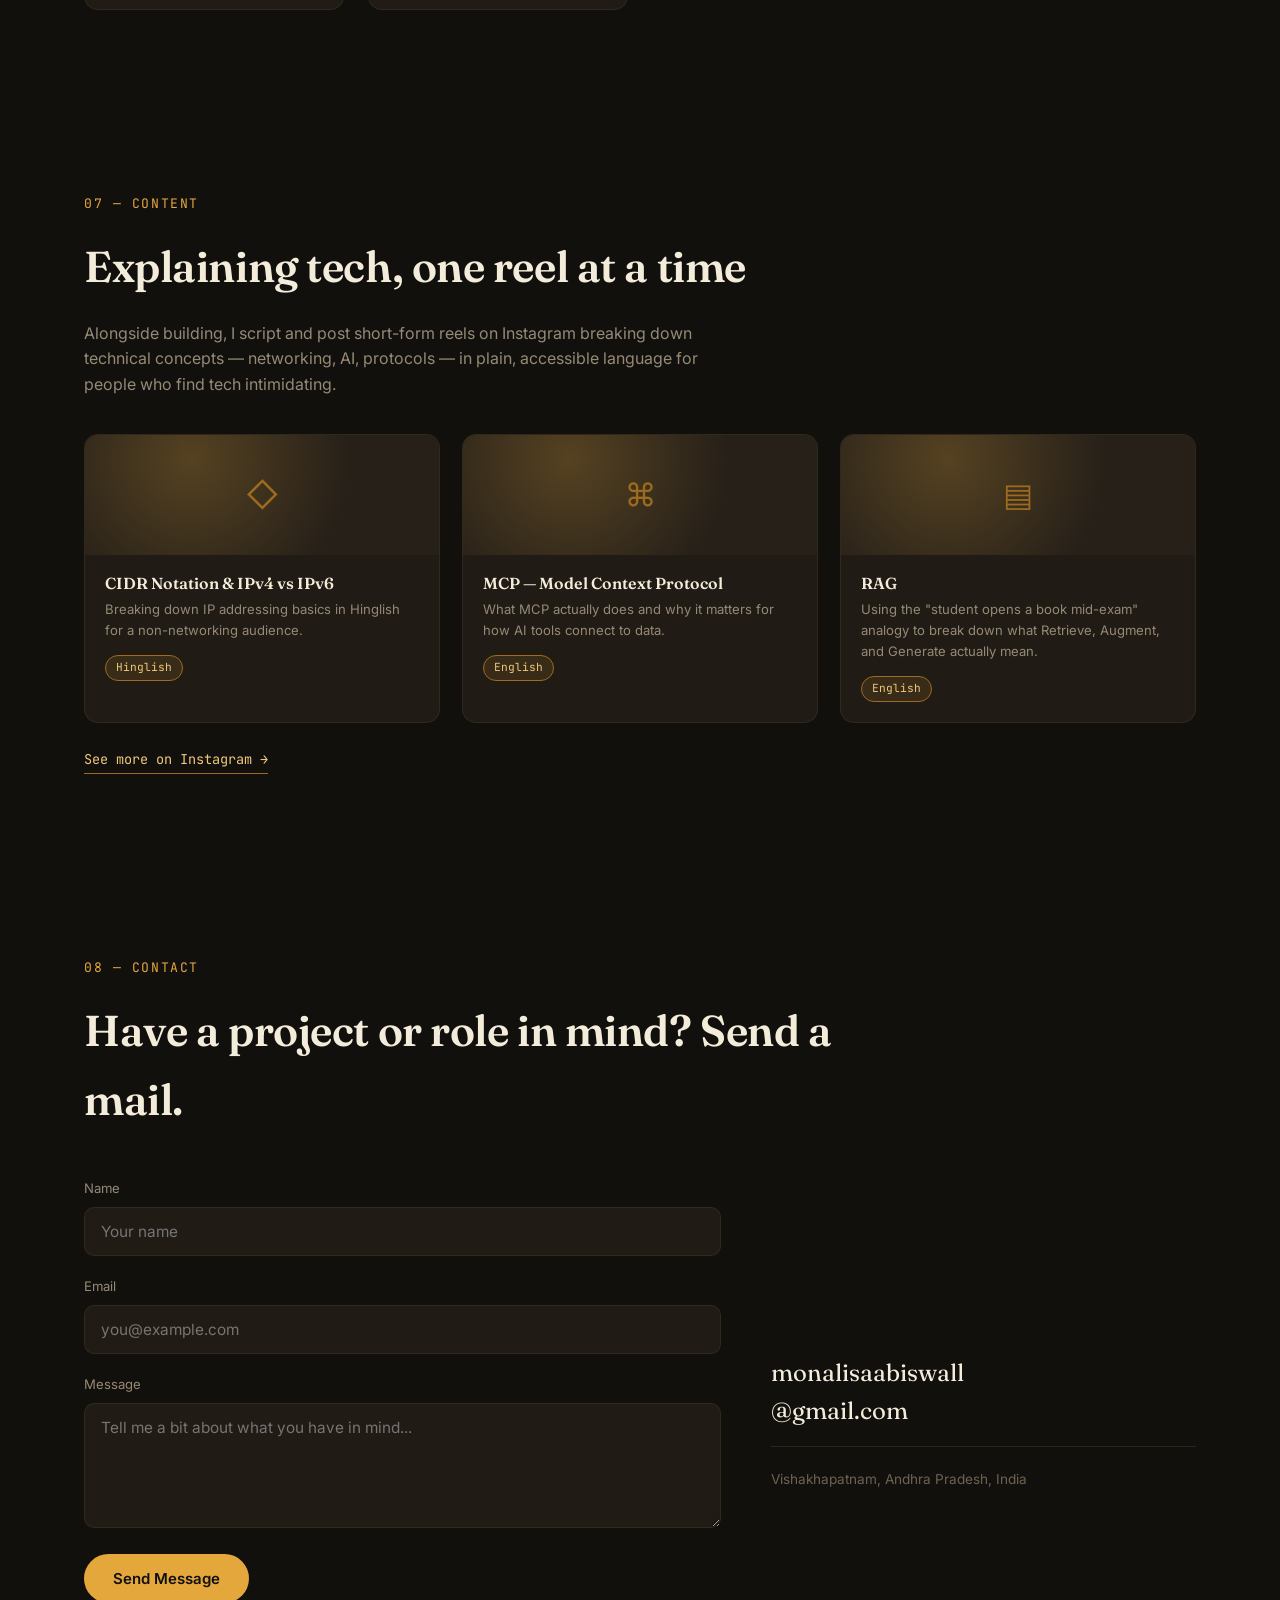
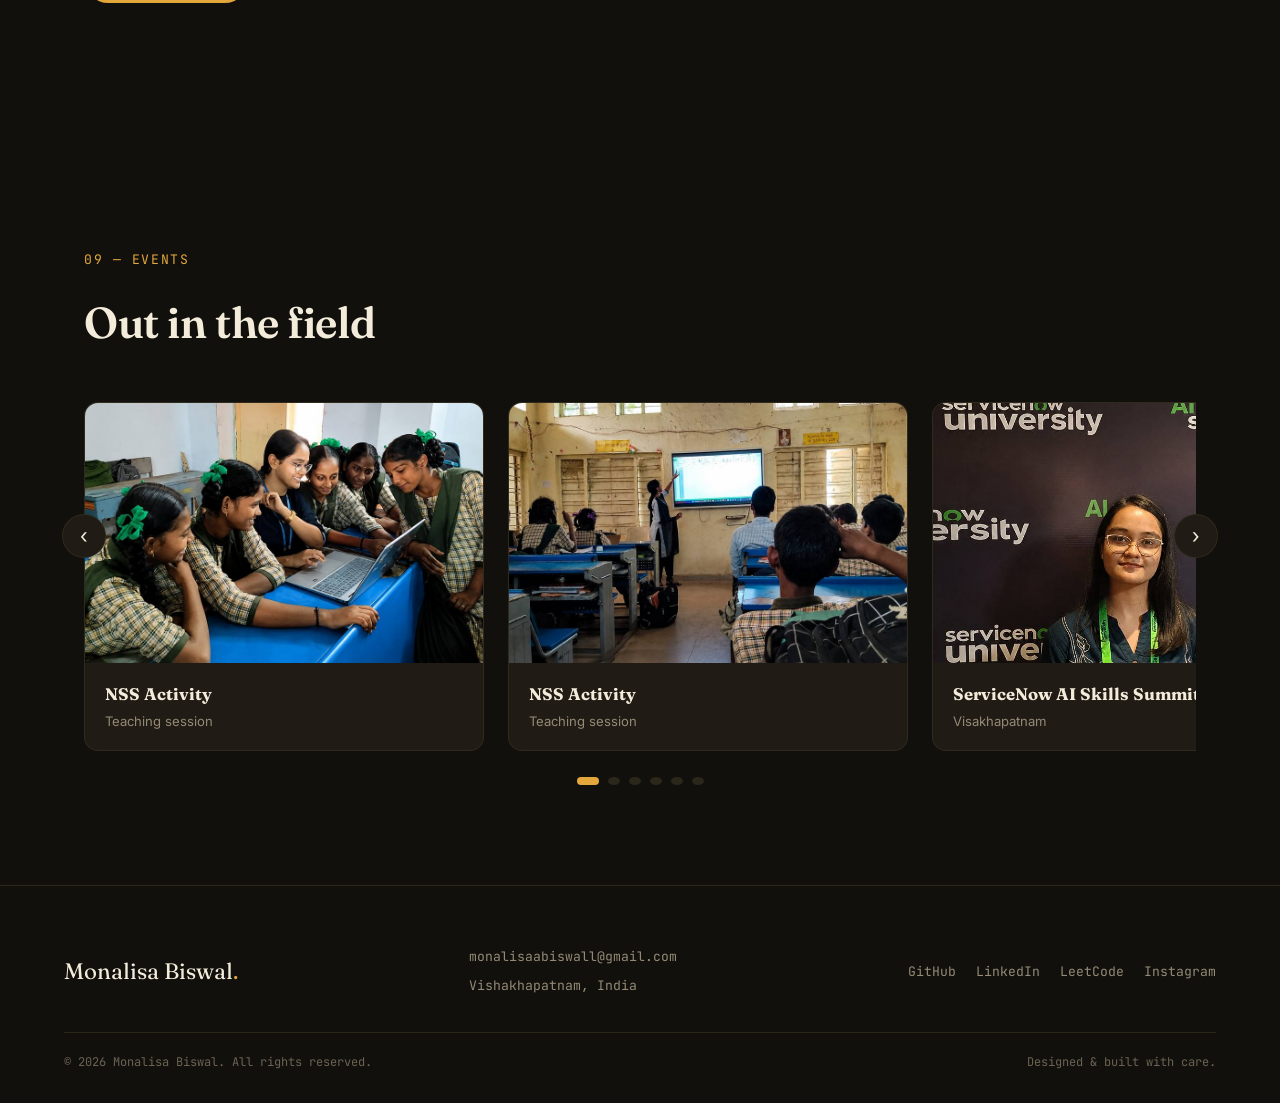
==== commit 136dc287: "adding blog section" ====
--- a/index.html
+++ b/index.html
@@ -52,6 +52,7 @@
       <a href="#achievements" data-nav>Achievements</a>
       <a href="#certificates" data-nav>Certificates</a>
       <a href="#content" data-nav>Content</a>
+      <a href="blog.html">Blog</a>
       <a href="#contact" data-nav>Contact</a>
     </nav>
     <a class="nav-cta" href="#contact">Say Hello</a>
--- a/style.css
+++ b/style.css
@@ -351,6 +351,60 @@
 .contact-side p{ color:var(--stone-dim); font-size:.85rem; margin:0; }
 
 /* ===========================================================
+   Blog
+=========================================================== */
+.blog-hero{ padding-top:170px; max-width:820px; }
+.blog-hero h1{ font-size:clamp(2.6rem, 6vw, 4.4rem); letter-spacing:-.02em; margin:14px 0 22px; }
+.blog-intro{ color:var(--stone); font-size:1.08rem; max-width:560px; }
+
+.blog-list{ padding-top:60px; padding-bottom:120px; }
+.blog-grid{ display:grid; grid-template-columns:repeat(auto-fit, minmax(300px,1fr)); gap:26px; }
+.blog-empty{ grid-column:1/-1; text-align:center; padding:60px 20px; color:var(--stone-dim); font-size:.95rem; }
+
+.post-card{
+  background:var(--surface); border:1px solid var(--line); border-radius:var(--radius);
+  padding:28px; cursor:pointer; transition:transform .4s var(--ease), border-color .4s var(--ease);
+}
+.post-card:hover{ transform:translateY(-6px); border-color:var(--gold-deep); }
+.post-tag{
+  display:inline-block; background:rgba(227,167,59,.12); color:var(--gold-soft); border:1px solid var(--gold-deep);
+  padding:3px 10px; border-radius:100px; font-size:.7rem; margin-bottom:16px;
+}
+.post-card h3{ font-size:1.3rem; margin-bottom:10px; line-height:1.3; }
+.post-card p{ color:var(--stone); font-size:.92rem; margin:0 0 20px; }
+.post-meta{ display:flex; gap:16px; font-size:.75rem; color:var(--stone-dim); }
+
+/* Post modal — full post opens as an overlay so no separate page per post is needed */
+.post-modal{
+  position:fixed; inset:0; z-index:200; background:rgba(18,16,12,.85); backdrop-filter:blur(6px);
+  display:flex; align-items:flex-start; justify-content:center; padding:80px 20px;
+  opacity:0; pointer-events:none; transition:opacity .3s var(--ease); overflow-y:auto;
+}
+.post-modal.open{ opacity:1; pointer-events:auto; }
+.post-modal-inner{
+  background:var(--ink-soft); border:1px solid var(--line); border-radius:18px;
+  max-width:720px; width:100%; padding:48px; position:relative;
+  transform:translateY(20px); transition:transform .3s var(--ease);
+}
+.post-modal.open .post-modal-inner{ transform:translateY(0); }
+.post-modal-close{
+  position:absolute; top:20px; right:20px; width:36px; height:36px; border-radius:50%;
+  background:var(--surface); border:1px solid var(--line); color:var(--paper); font-size:1.4rem;
+  display:flex; align-items:center; justify-content:center; line-height:1; transition:background .25s, color .25s;
+}
+.post-modal-close:hover{ background:var(--gold); color:var(--ink); }
+.post-modal-meta{ color:var(--gold); font-size:.78rem; margin-bottom:10px; }
+.post-modal-inner h2{ font-size:clamp(1.6rem,3vw,2.1rem); margin-bottom:26px; padding-right:30px; }
+.post-modal-body{ color:var(--stone); font-size:1rem; line-height:1.75; }
+.post-modal-body p{ margin:0 0 18px; }
+.post-modal-body h3{ color:var(--paper); font-size:1.15rem; margin:28px 0 12px; }
+.post-modal-body ul, .post-modal-body ol{ margin:0 0 18px; padding-left:22px; }
+.post-modal-body li{ margin-bottom:8px; }
+.post-modal-body code{ font-family:var(--mono); background:var(--surface-2); padding:2px 6px; border-radius:4px; font-size:.88em; color:var(--gold-soft); }
+.post-modal-body strong{ color:var(--paper); }
+.post-modal-body a{ color:var(--gold-soft); border-bottom:1px solid var(--gold-deep); }
+
+/* ===========================================================
    Events carousel (final section)
 =========================================================== */
 .carousel{ position:relative; }
@@ -413,9 +467,13 @@
   .hero-portrait{ justify-self:start; margin-top:50px; }
   .about-grid, .achieve-grid, .contact-grid{ grid-template-columns:1fr; }
   .carousel-btn{ display:none; }
+  .blog-hero{ padding-top:150px; }
 }
 @media (max-width:600px){
   section{ padding:100px var(--pad) 20px; }
   .hero-title{ font-size:3rem; }
   .cgpa-tag{ left:0; }
+  .blog-hero{ padding-top:130px; }
+  .post-modal{ padding:50px 14px; }
+  .post-modal-inner{ padding:30px 22px; }
 }
